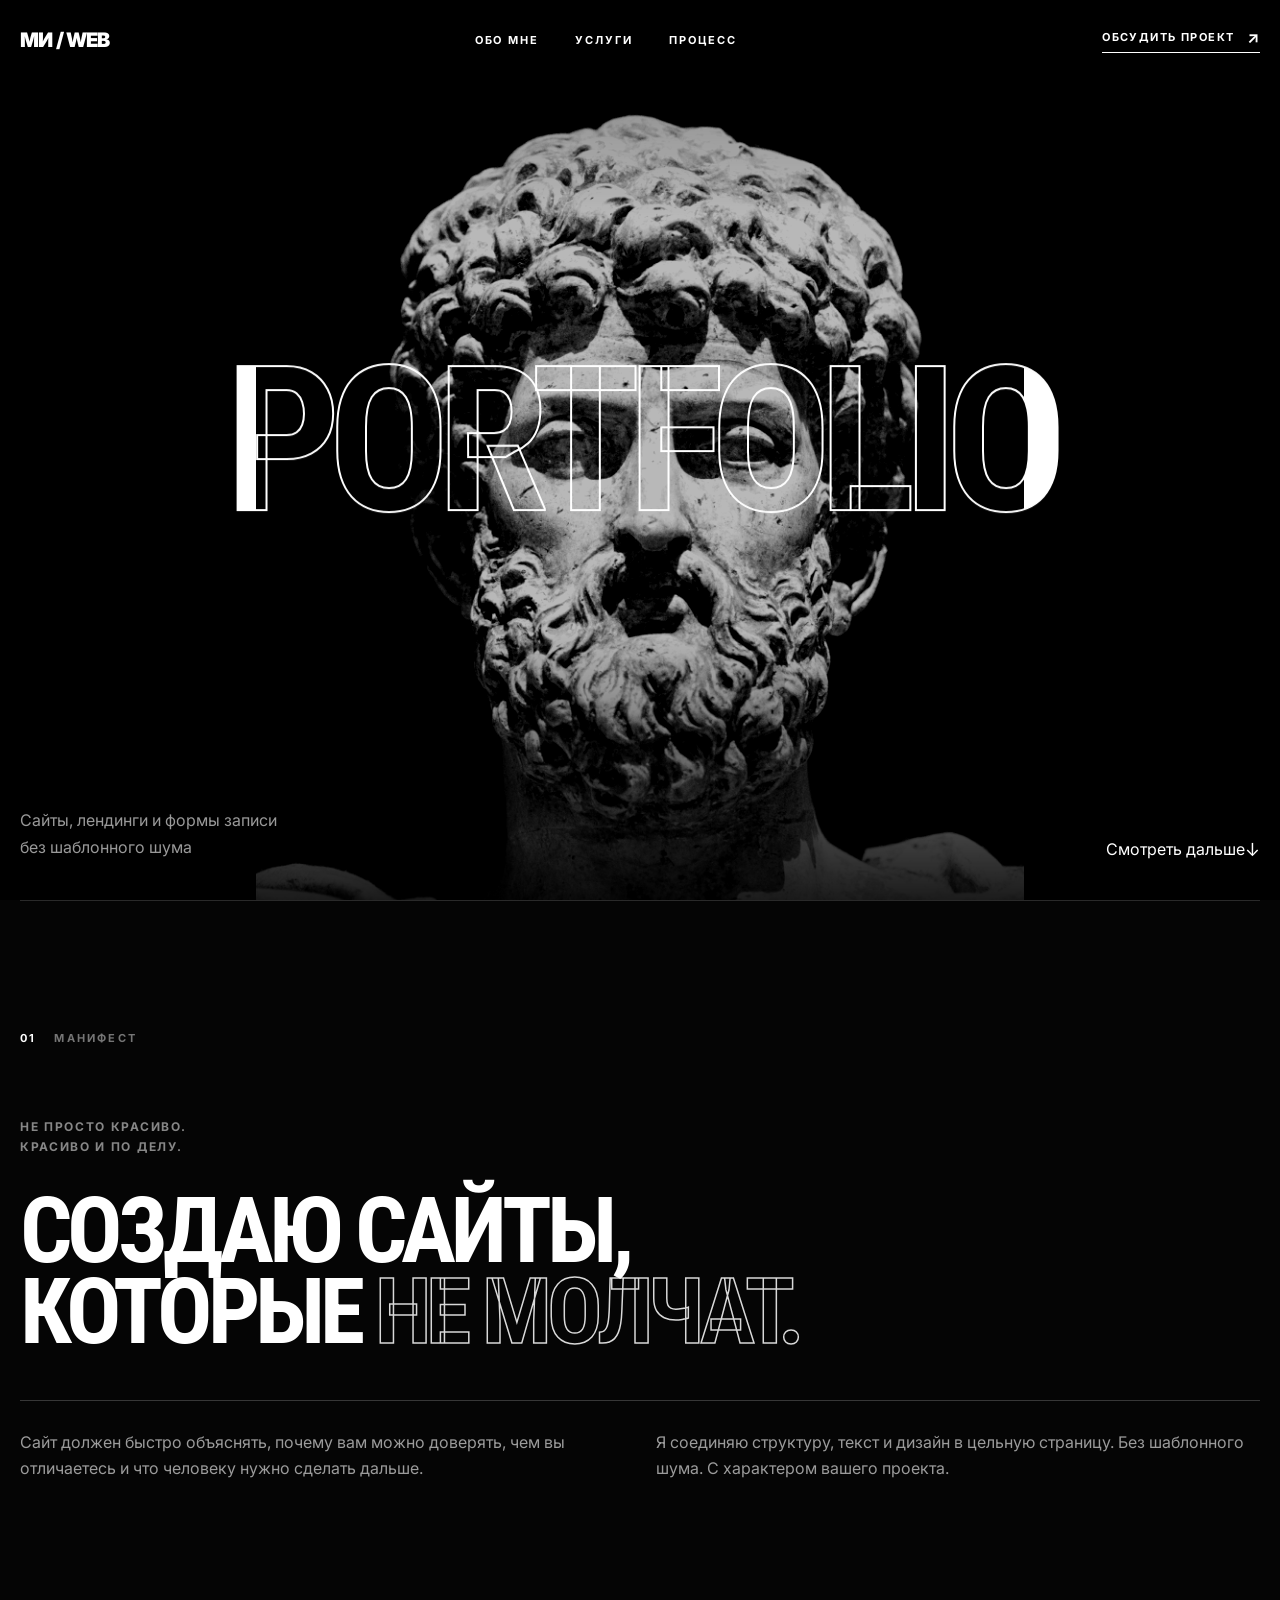
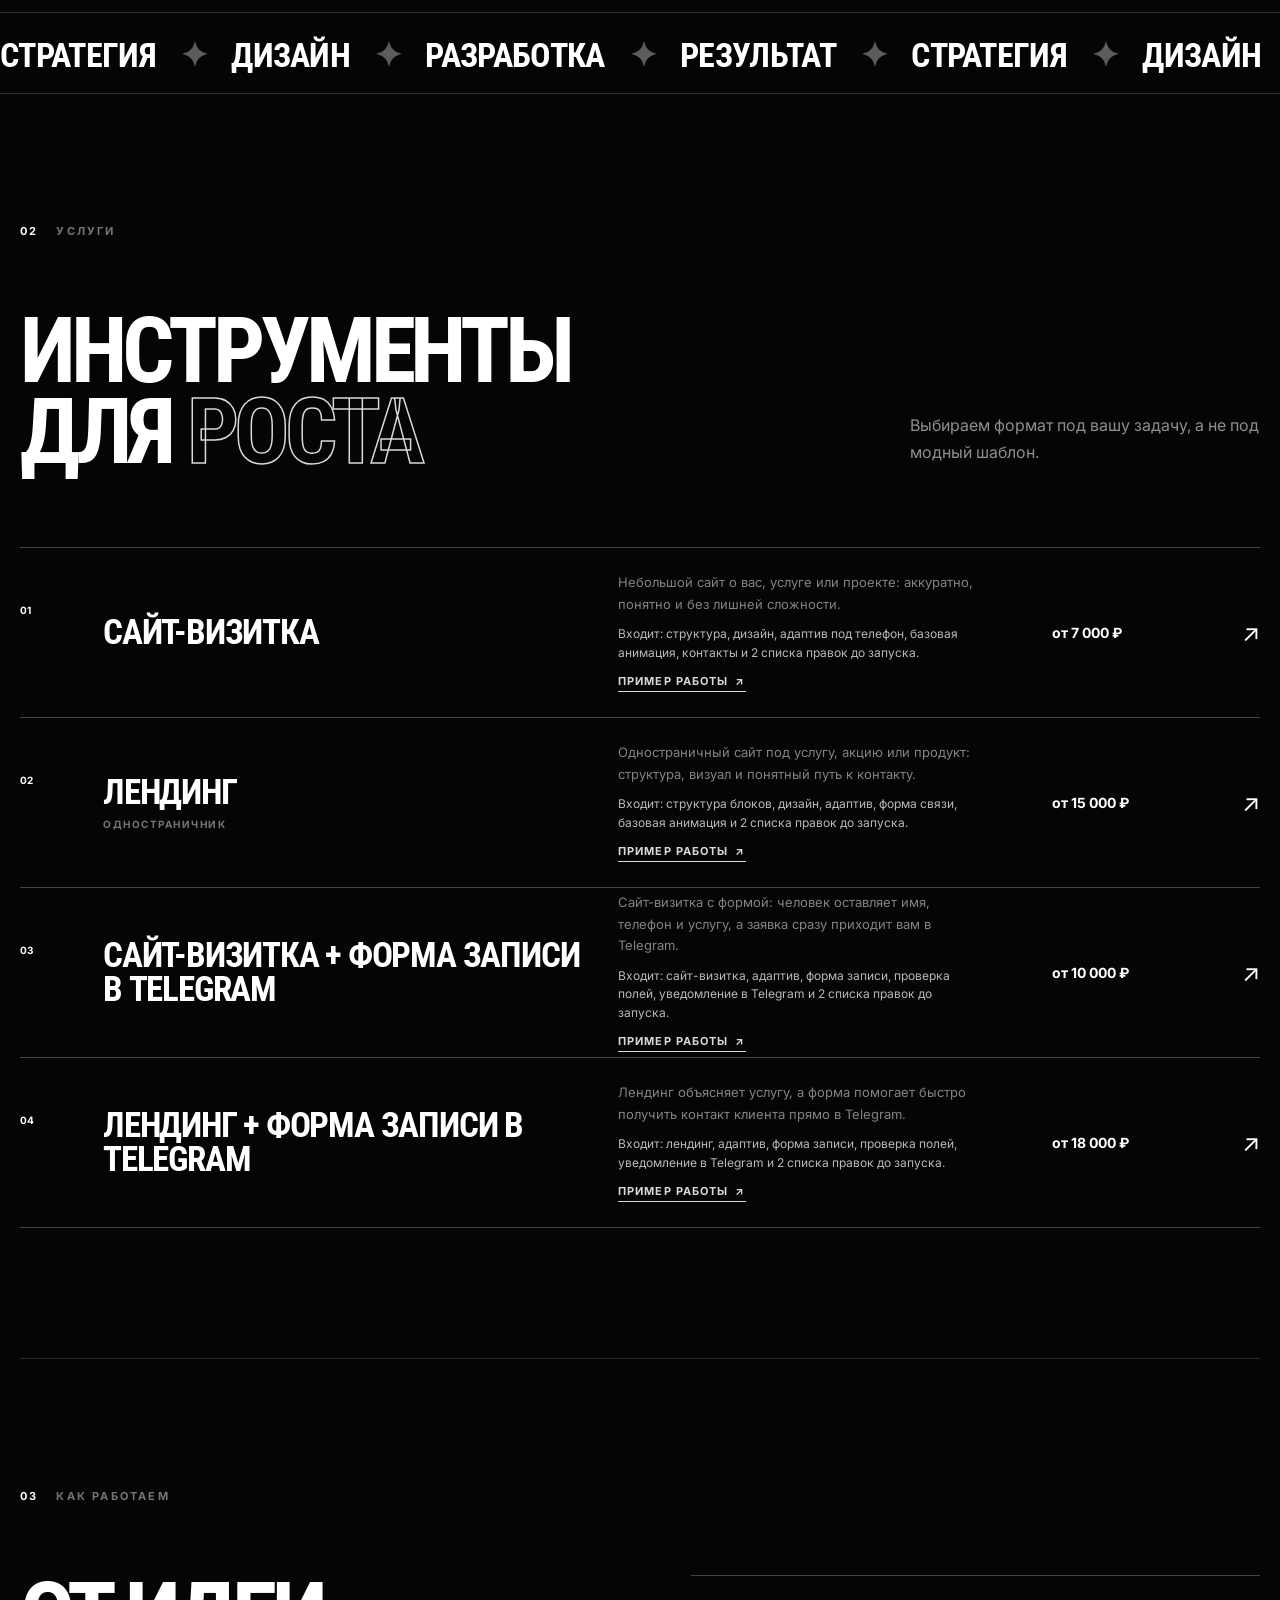
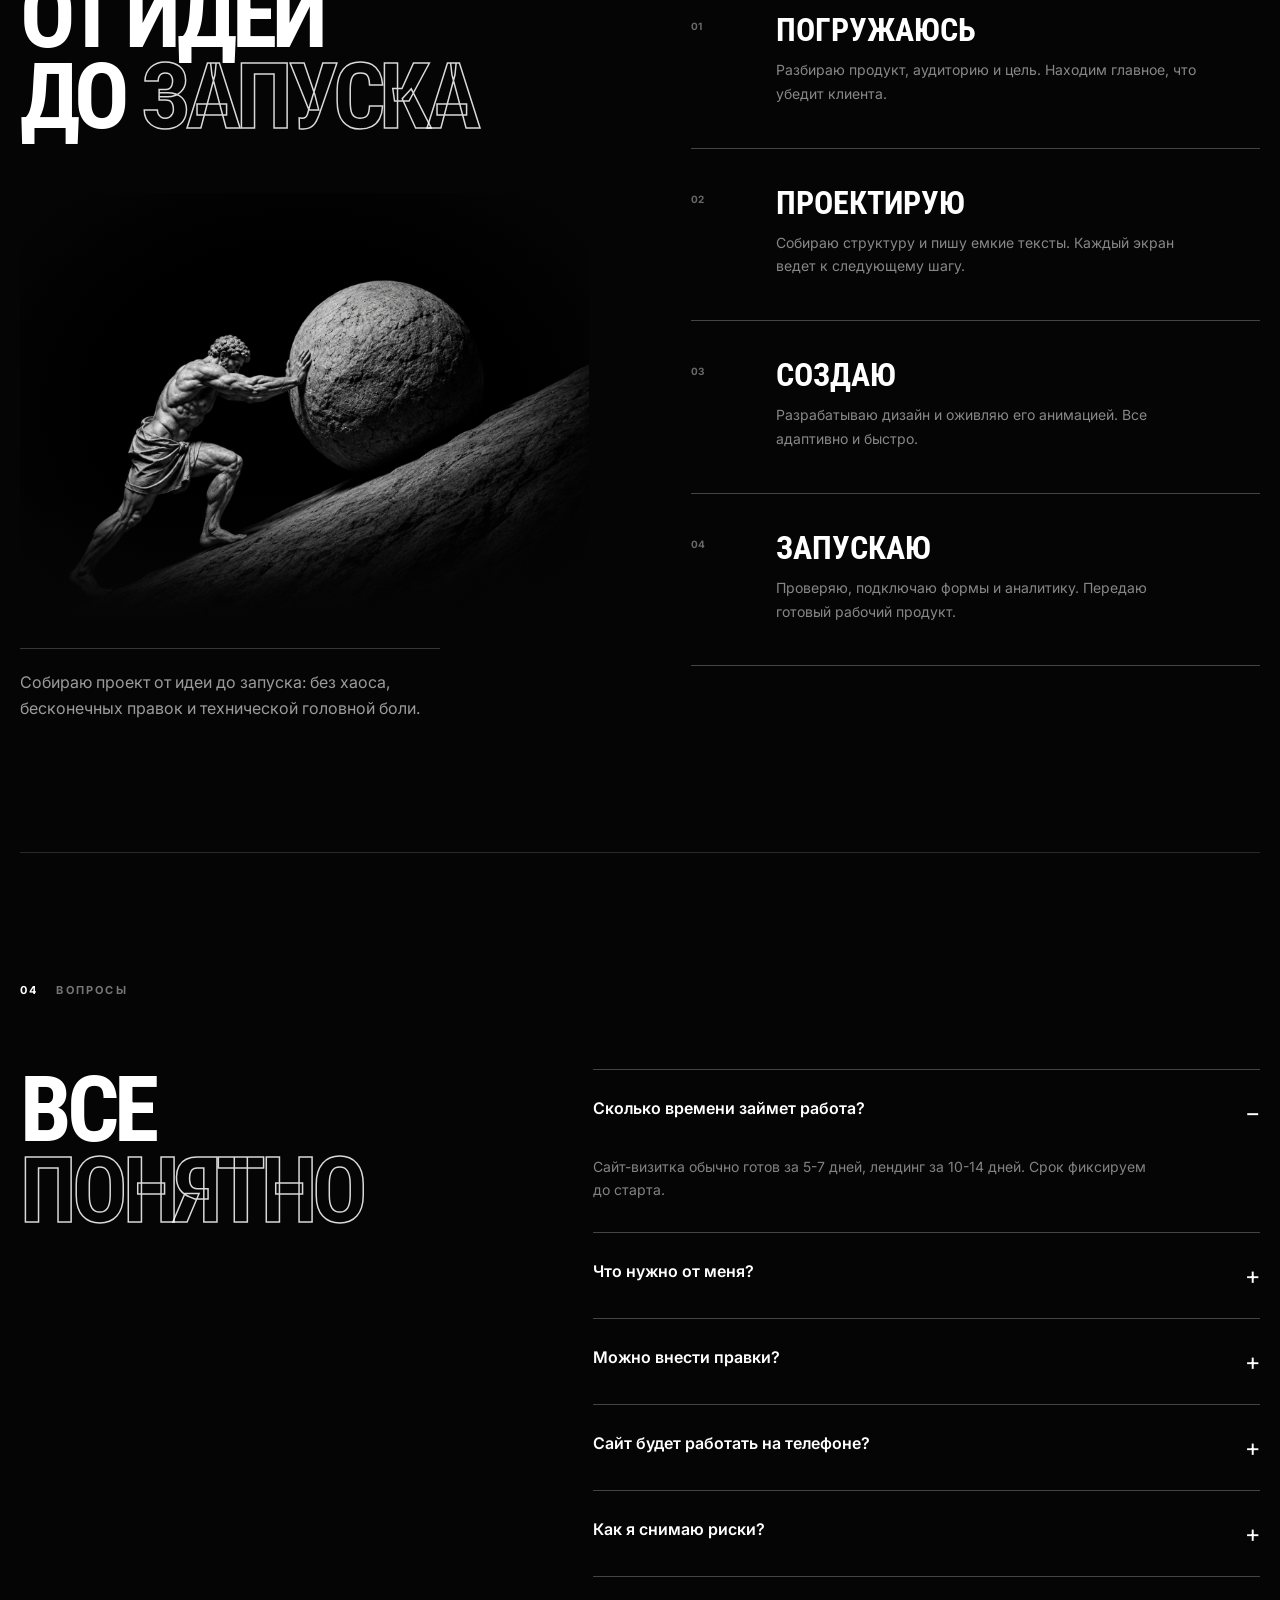
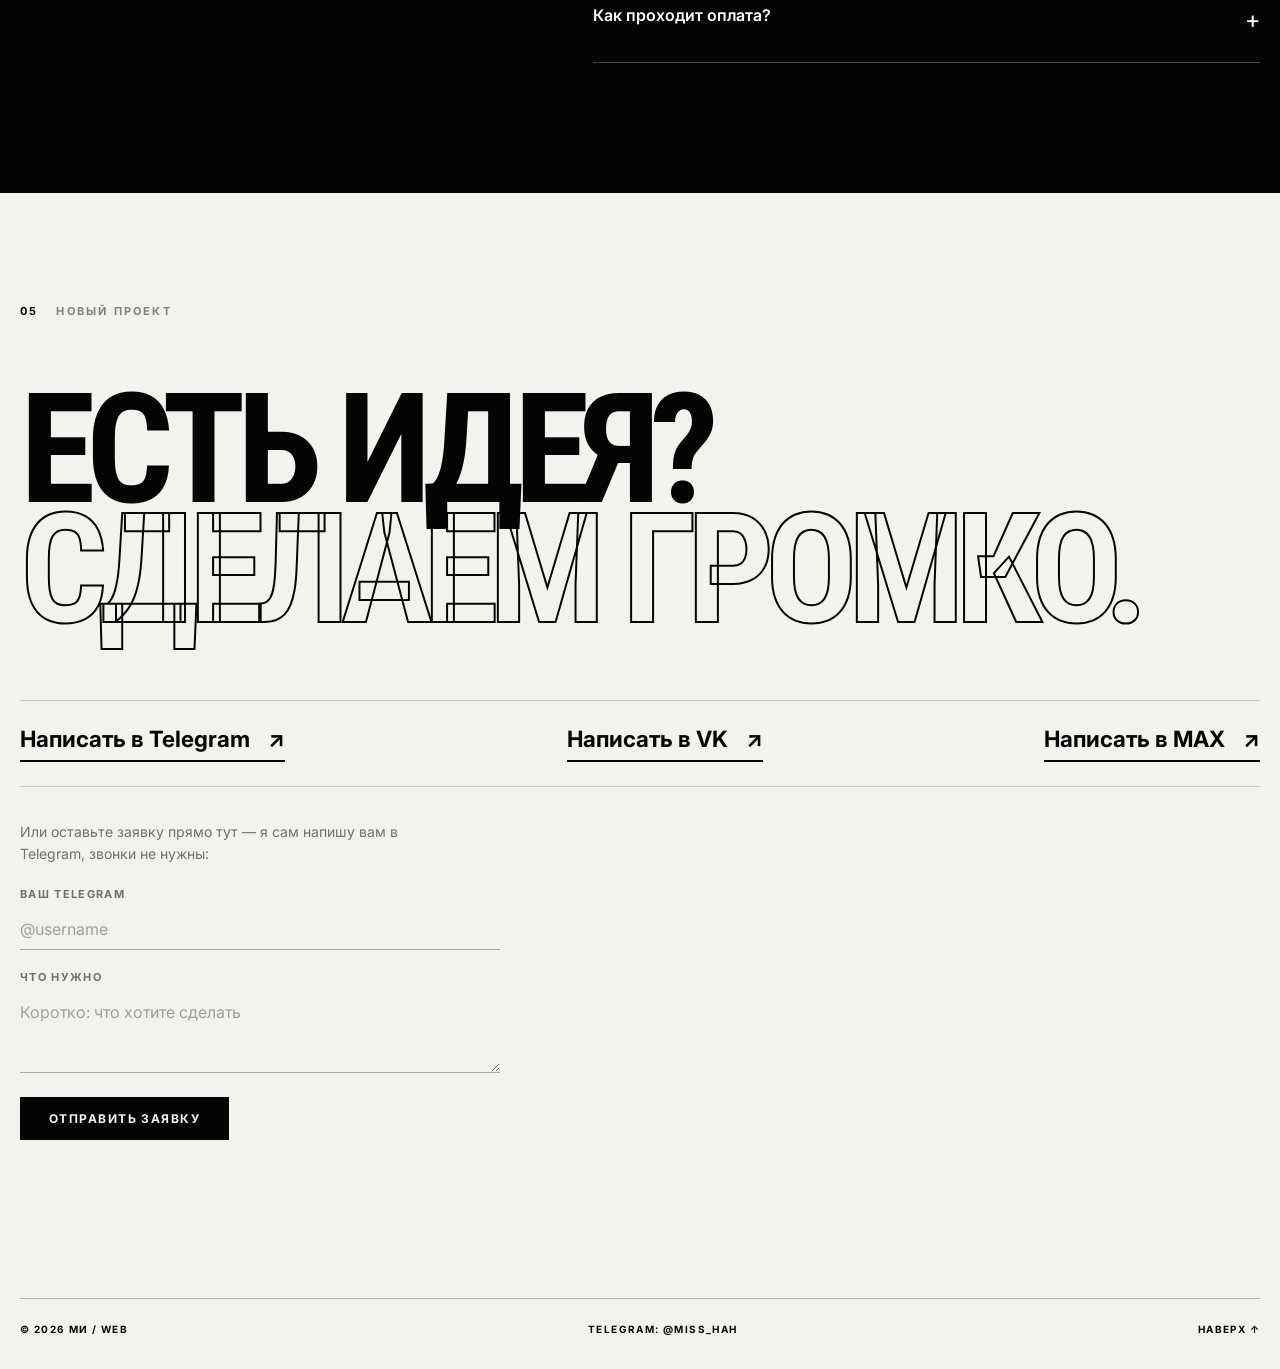
==== index.html @ 454d30b9 "Add files via upload" ====
<!doctype html>
<html lang="ru">
<head>
  <meta charset="UTF-8">
  <meta name="viewport" content="width=device-width,initial-scale=1">
  <meta name="description" content="Создаю сайты-визитки и лендинги для малого бизнеса и услуг. Продумываю структуру, дизайн, адаптив и подключаю удобную форму связи в Telegram.">
  <meta property="og:title" content="МИ / WEB — сайты и лендинги">
  <meta property="og:description" content="Сайты-визитки и лендинги без шаблонного шума: структура, дизайн, адаптив и связь через Telegram.">
  <meta property="og:image" content="assets/og-image.jpg">
  <meta property="og:type" content="website">
  <title>МИ / WEB — разработка сайтов и лендингов</title>
  <link rel="preconnect" href="https://fonts.googleapis.com">
  <link rel="preconnect" href="https://fonts.gstatic.com" crossorigin>
  <link href="https://fonts.googleapis.com/css2?family=Inter:wght@400;500;600;700;800;900&family=Roboto+Condensed:wght@700&display=swap" rel="stylesheet">
  <link rel="stylesheet" href="styles.css">
</head>
<body>
<main>
  <header class="site-header">
    <div class="page header-inner">
      <a class="brand" href="#top">МИ / WEB</a>
      <nav aria-label="Основная навигация"><a href="#manifest">Обо мне</a><a href="#services">Услуги</a><a href="#process">Процесс</a></nav>
      <a class="nav-cta" href="#contact">Обсудить проект <span aria-hidden="true">↗</span></a>
    </div>
  </header>

  <section id="top" class="hero">
    <div class="hero-word hero-word-solid" aria-hidden="true">PORTFOLIO</div>
    <div class="hero-statue" aria-hidden="true"><img src="assets/pexels-photo-22937490.avif" alt="" onerror="this.style.visibility='hidden'"></div>
    <h1 class="hero-word hero-word-outline glitch" data-text="PORTFOLIO">PORTFOLIO</h1>
    <div class="page hero-bottom">
      <p class="hero-caption">Сайты, лендинги и формы записи<br>без шаблонного шума</p>
      <a href="#manifest" class="scroll-link">Смотреть дальше <span class="scroll-arrow">↓</span></a>
    </div>
  </section>

  <section id="manifest" class="section page top-line">
    <div class="section-label"><span>01</span> Манифест</div>
    <div class="manifest-grid">
      <p class="manifest-kicker">Не просто красиво.<br>Красиво и по делу.</p>
      <div>
        <h2 class="display-title">СОЗДАЮ САЙТЫ,<br>КОТОРЫЕ <span class="outline-text">НЕ МОЛЧАТ.</span></h2>
        <div class="manifest-copy"><p>Сайт должен быстро объяснять, почему вам можно доверять, чем вы отличаетесь и что человеку нужно сделать дальше.</p><p>Я соединяю структуру, текст и дизайн в цельную страницу. Без шаблонного шума. С характером вашего проекта.</p></div>
      </div>
    </div>
  </section>

  <div class="marquee" aria-label="Стратегия, дизайн, разработка, результат">
    <div class="marquee-track">
      <div class="marquee-group"><span>СТРАТЕГИЯ</span><i>✦</i><span>ДИЗАЙН</span><i>✦</i><span>РАЗРАБОТКА</span><i>✦</i><span>РЕЗУЛЬТАТ</span><i>✦</i></div>
      <div class="marquee-group" aria-hidden="true"><span>СТРАТЕГИЯ</span><i>✦</i><span>ДИЗАЙН</span><i>✦</i><span>РАЗРАБОТКА</span><i>✦</i><span>РЕЗУЛЬТАТ</span><i>✦</i></div>
      <div class="marquee-group" aria-hidden="true"><span>СТРАТЕГИЯ</span><i>✦</i><span>ДИЗАЙН</span><i>✦</i><span>РАЗРАБОТКА</span><i>✦</i></div>
      <div class="marquee-group" aria-hidden="true"><span>СТРАТЕГИЯ</span><i>✦</i><span>ДИЗАЙН</span><i>✦</i><span>РАЗРАБОТКА</span><i>✦</i></div>
    </div>
  </div>

  <section id="services" class="section page">
    <div class="section-label"><span>02</span> Услуги</div>
    <div class="section-head"><h2 class="display-title">ИНСТРУМЕНТЫ<br>ДЛЯ <span class="outline-text">РОСТА</span></h2><p>Выбираем формат под вашу задачу, а не под модный шаблон.</p></div>
    <div class="services-list">
      <div class="service-row"><span class="service-number">01</span><div class="service-name"><h3>Сайт-визитка</h3></div><div class="service-copy"><p>Небольшой сайт о вас, услуге или проекте: аккуратно, понятно и без лишней сложности.<br><span class="service-included">Входит: структура, дизайн, адаптив под телефон, базовая анимация, контакты и 2 списка правок до запуска.</span></p><button type="button" class="example-trigger" data-example="visitka">Пример работы <span aria-hidden="true">↗</span></button></div><strong>от 7 000 ₽</strong><a class="service-arrow" href="#contact" aria-label="Обсудить проект">↗</a></div>
      <div class="service-row"><span class="service-number">02</span><div class="service-name"><h3>Лендинг</h3><small>Одностраничник</small></div><div class="service-copy"><p>Одностраничный сайт под услугу, акцию или продукт: структура, визуал и понятный путь к контакту.<br><span class="service-included">Входит: структура блоков, дизайн, адаптив, форма связи, базовая анимация и 2 списка правок до запуска.</span></p><button type="button" class="example-trigger" data-example="landing">Пример работы <span aria-hidden="true">↗</span></button></div><strong>от 15 000 ₽</strong><a class="service-arrow" href="#contact" aria-label="Обсудить проект">↗</a></div>
      <div class="service-row"><span class="service-number">03</span><div class="service-name"><h3>Сайт-визитка + форма записи в Telegram</h3></div><div class="service-copy"><p>Сайт-визитка с формой: человек оставляет имя, телефон и услугу, а заявка сразу приходит вам в Telegram.<br><span class="service-included">Входит: сайт-визитка, адаптив, форма записи, проверка полей, уведомление в Telegram и 2 списка правок до запуска.</span></p><button type="button" class="example-trigger" data-example="visitkaForm">Пример работы <span aria-hidden="true">↗</span></button></div><strong>от 10 000 ₽</strong><a class="service-arrow" href="#contact" aria-label="Обсудить проект">↗</a></div>
      <div class="service-row"><span class="service-number">04</span><div class="service-name"><h3>Лендинг + форма записи в Telegram</h3></div><div class="service-copy"><p>Лендинг объясняет услугу, а форма помогает быстро получить контакт клиента прямо в Telegram.<br><span class="service-included">Входит: лендинг, адаптив, форма записи, проверка полей, уведомление в Telegram и 2 списка правок до запуска.</span></p><button type="button" class="example-trigger" data-example="landingForm">Пример работы <span aria-hidden="true">↗</span></button></div><strong>от 18 000 ₽</strong><a class="service-arrow" href="#contact" aria-label="Обсудить проект">↗</a></div>
    </div>
  </section>

  <section id="process" class="section page top-line">
    <div class="section-label"><span>03</span> Как работаем</div>
    <div class="process-layout"><div><h2 class="display-title">ОТ ИДЕИ<br>ДО <span class="outline-text">ЗАПУСКА</span></h2>
      <div class="process-visual"><img src="assets/sisyphus-web.jpg" alt="Мраморная статуя Сизифа, толкающего камень в гору" loading="lazy"><div class="process-visual-fade"></div></div>
      <p class="process-note">Собираю проект от идеи до запуска: без хаоса, бесконечных правок и технической головной боли.</p>
    </div><ol class="process-list">
      <li><span>01</span><div><h3>Погружаюсь</h3><p>Разбираю продукт, аудиторию и цель. Находим главное, что убедит клиента.</p></div></li>
      <li><span>02</span><div><h3>Проектирую</h3><p>Собираю структуру и пишу емкие тексты. Каждый экран ведет к следующему шагу.</p></div></li>
      <li><span>03</span><div><h3>Создаю</h3><p>Разрабатываю дизайн и оживляю его анимацией. Все адаптивно и быстро.</p></div></li>
      <li><span>04</span><div><h3>Запускаю</h3><p>Проверяю, подключаю формы и аналитику. Передаю готовый рабочий продукт.</p></div></li>
    </ol></div>
  </section>

  <section class="section page top-line">
    <div class="section-label"><span>04</span> Вопросы</div>
    <div class="faq-layout"><h2 class="display-title">ВСЕ<br><span class="outline-text">ПОНЯТНО</span></h2><div class="faq-list">
      <div class="faq-item"><button aria-expanded="true"><span>Сколько времени займет работа?</span><i>−</i></button><div class="faq-answer open"><p>Сайт-визитка обычно готов за 5-7 дней, лендинг за 10-14 дней. Срок фиксируем до старта.</p></div></div>
      <div class="faq-item"><button aria-expanded="false"><span>Что нужно от меня?</span><i>+</i></button><div class="faq-answer"><p>Коротко рассказать о продукте и ответить на вопросы. Структуру, тексты и визуальное направление беру на себя.</p></div></div>
      <div class="faq-item"><button aria-expanded="false"><span>Можно внести правки?</span><i>+</i></button><div class="faq-answer"><p>В стоимость входят 2 списка правок до запуска. После запуска 14 дней бесплатно делаю мелкие изменения: текст, контакты и небольшие визуальные правки. Крупные доработки и новые блоки обсуждаются отдельно.</p></div></div>
      <div class="faq-item"><button aria-expanded="false"><span>Сайт будет работать на телефоне?</span><i>+</i></button><div class="faq-answer"><p>Да. Каждый проект адаптируется под смартфоны, планшеты и большие экраны.</p></div></div>
      <div class="faq-item"><button aria-expanded="false"><span>Как я снимаю риски?</span><i>+</i></button><div class="faq-answer"><p>До старта фиксируем задачу, стоимость и сроки. Работа идёт поэтапно: сначала структура, потом дизайн и сборка. Вы видите процесс и можете внести правки до запуска.</p></div></div>
      <div class="faq-item"><button aria-expanded="false"><span>Как проходит оплата?</span><i>+</i></button><div class="faq-answer"><p>До старта фиксируем цену и сроки. Работа начинается с предоплаты, остаток — после готового результата.</p></div></div>
    </div></div>
  </section>

  <footer id="contact" class="contact-section"><div class="page">
    <p class="section-label"><span>05</span> Новый проект</p>
    <h2>ЕСТЬ ИДЕЯ?<br><span>СДЕЛАЕМ ГРОМКО.</span></h2>
    <div class="contact-links" aria-label="Способы связи">
      <a class="contact-link" href="https://t.me/Miss_hah" target="_blank" rel="noreferrer">Написать в Telegram <span>↗</span></a>
      <a class="contact-link" href="https://vk.me/id770628498" target="_blank" rel="noreferrer">Написать в VK <span>↗</span></a>
      <a class="contact-link" href="https://max.ru/u/f9LHodD0cOI6eohZOX4cyJw6xPq0C0y_rhtazyzv-krI0AkitKg7beSCEE4" target="_blank" rel="noreferrer">Написать в MAX <span>↗</span></a>
    </div>
    <p class="contact-or">Или оставьте заявку прямо тут — я сам напишу вам в Telegram, звонки не нужны:</p>
    <form class="contact-form" id="contactForm">
      <div class="contact-field"><label for="cf-username">Ваш Telegram</label><input id="cf-username" name="username" type="text" placeholder="@username" autocomplete="off" required></div>
      <div class="contact-field"><label for="cf-need">Что нужно</label><textarea id="cf-need" name="need" rows="3" placeholder="Коротко: что хотите сделать" required></textarea></div>
      <button type="submit" class="contact-submit">Отправить заявку</button>
      <p class="contact-form-status" id="contactFormStatus" role="status" aria-live="polite"></p>
    </form>
    <div class="footer-line"><span>© 2026 МИ / WEB</span><a href="https://t.me/Miss_hah" target="_blank" rel="noreferrer">Telegram: @Miss_hah</a><a href="#top">Наверх ↑</a></div>
  </div></footer>
  <div class="example-modal-overlay" id="exampleModal" aria-hidden="true">
    <div class="example-modal" role="dialog" aria-modal="true" aria-labelledby="exampleModalTitle">
      <button type="button" class="example-modal-close" id="exampleModalClose" aria-label="Закрыть">×</button>
      <div class="example-gallery" id="exampleModalGallery"></div>
      <div class="example-info">
        <span class="example-info-tag" id="exampleModalTag"></span>
        <h3 id="exampleModalTitle"></h3>
        <div class="example-info-block"><h4>Что это</h4><p id="exampleModalWhat"></p></div>
        <div class="example-info-block"><h4>Что делает</h4><p id="exampleModalDoes"></p></div>
        <div class="example-info-block"><h4>Чем полезно</h4><p id="exampleModalUseful"></p></div>
        <a class="example-demo-link" id="exampleModalLink" href="#" target="_blank" rel="noreferrer">Открыть демо <span>↗</span></a>
      </div>
    </div>
  </div>
</main>
<script src="script.js"></script>
</body>
</html>
---- styles.css ----
:root { color-scheme: dark; font-family: "Inter", sans-serif; background: #050505; }
* { box-sizing: border-box; }
html { scroll-behavior: smooth; }
body { margin: 0; background: #050505; }
::selection { color: #050505; background: #fff; }
a { color: inherit; text-decoration: none; }
button { font: inherit; }
.page { width: min(100% - 40px, 1440px); margin-inline: auto; }
.font-display, .hero-word, .display-title, .contact-section h2 { font-family: "Roboto Condensed", Impact, "Arial Narrow", sans-serif; }
.nav-cta { display: flex; align-items: center; gap: 12px; border-bottom: 1px solid white; padding-bottom: 5px; font-size: 11px; font-weight: 700; text-transform: uppercase; letter-spacing: .13em; }
.nav-cta span { font-size: 16px; transition: transform .25s ease; }
.nav-cta:hover span { transform: translate(4px, -4px); }

.hero { isolation: isolate; }
.hero::after { content: ""; position: absolute; inset: 0; z-index: 35; pointer-events: none; background: linear-gradient(180deg, rgba(0,0,0,.38), transparent 24%, transparent 70%, rgba(0,0,0,.85)); }
.hero-statue { position: absolute; z-index: 20; inset: 0; display: flex; justify-content: center; overflow: hidden; animation: statueIn 1.6s cubic-bezier(.16,1,.3,1) both; }
.hero-statue img { width: min(60vw, 850px); height: 100%; object-fit: cover; object-position: center 26%; filter: grayscale(1) contrast(1.23) brightness(.72); mix-blend-mode: screen; }
.hero-word { position: absolute; z-index: 10; top: 49%; left: 50%; width: 100%; transform: translate(-50%, -50%); margin: 0; text-align: center; white-space: nowrap; font-size: clamp(5.2rem, 15.8vw, 15.7rem); font-weight: 700; line-height: .8; letter-spacing: -.065em; }
.hero-word-solid { color: white; animation: wordIn 1.15s cubic-bezier(.16,1,.3,1) .15s both; }
.hero-word-outline { z-index: 30; color: transparent; -webkit-text-stroke: 2px white; animation: wordIn 1.15s cubic-bezier(.16,1,.3,1) .15s both, microGlitch 4.8s steps(1,end) 1.25s infinite; }
.glitch::before, .glitch::after { content: attr(data-text); position: absolute; inset: 0; opacity: 0; overflow: hidden; }
.glitch::before { color: #fff; -webkit-text-stroke: 0; transform: translateX(-8px); animation: glitchSlice 4.8s steps(1,end) 1.25s infinite; }
.glitch::after { color: #888; -webkit-text-stroke: 1px #fff; transform: translateX(10px); animation: glitchSlice2 4.8s steps(1,end) 1.25s infinite; }
.hero-caption { margin: 0; color: rgba(255,255,255,.6); font-size: 16px; line-height: 1.65; animation: fadeUp .9s ease 1s both; }
.scroll-link { animation: fadeUp .9s ease 1.15s both; }
.scroll-arrow { display: inline-block; font-size: 18px; animation: scrollBounce 1.6s ease-in-out infinite; }

.section { padding-block: 130px; }
.section-label { display: flex; align-items: center; gap: 18px; margin-bottom: 72px; color: rgba(255,255,255,.45); font-size: 11px; font-weight: 700; text-transform: uppercase; letter-spacing: .2em; }
.section-label span { color: white; }
.manifest-grid { display: block; }
.manifest-kicker { margin: 8px 0 32px; color: rgba(255,255,255,.52); font-size: 12px; font-weight: 700; line-height: 1.7; text-transform: uppercase; letter-spacing: .14em; }
.display-title { margin: 0; font-size: clamp(3.75rem, 7.2vw, 7.4rem); font-weight: 700; line-height: .88; letter-spacing: -.055em; }
.outline-text { color: transparent; -webkit-text-stroke: 1.5px rgba(255,255,255,.85); }
.marquee { overflow: hidden; border-block: 1px solid rgba(255,255,255,.18); padding: 25px 0 21px; }
.marquee div { width: max-content; font: 700 34px/1 "Roboto Condensed", sans-serif; letter-spacing: -.02em; white-space: nowrap; animation: marquee 22s linear infinite; }
.marquee i { margin: 0 24px; color: rgba(255,255,255,.35); font-style: normal; }

.section-head { display: flex; align-items: end; justify-content: space-between; gap: 40px; margin-bottom: 75px; }
.section-head > p { max-width: 350px; margin: 0; padding-bottom: 6px; color: rgba(255,255,255,.55); line-height: 1.7; }
.services-list { border-top: 1px solid rgba(255,255,255,.25); }
.service-row { position: relative; display: grid; grid-template-columns: 55px 1.2fr 1fr 150px 30px; align-items: center; gap: 28px; min-height: 170px; border-bottom: 1px solid rgba(255,255,255,.25); transition: padding .35s ease, color .35s ease; }
.service-row::before { content: ""; position: absolute; inset: 0; z-index: 0; background: #fff; transform: scaleY(0); transform-origin: bottom; transition: transform .35s cubic-bezier(.16,1,.3,1); }
.service-row > * { position: relative; z-index: 1; }
.service-row:hover { color: #050505; padding-inline: 22px; }
.service-row:hover::before { transform: scaleY(1); }
.service-number { align-self: start; margin-top: 56px; font-size: 10px; font-weight: 700; }
.service-name h3 { margin: 0; font: 700 clamp(1.65rem,2.7vw,3.2rem)/1 "Roboto Condensed", sans-serif; letter-spacing: -.035em; text-transform: uppercase; overflow-wrap: anywhere; }
.service-name small { display: block; margin-top: 8px; color: rgba(255,255,255,.45); font-size: 10px; font-weight: 700; text-transform: uppercase; letter-spacing: .15em; }
.service-row:hover small, .service-row:hover p { color: rgba(5,5,5,.58); }
.service-row:hover .service-included { color: rgba(5,5,5,.78); }
.service-copy { max-width: 360px; }
.service-copy p { margin: 0; color: rgba(255,255,255,.5); font-size: 13px; line-height: 1.65; transition: color .35s ease; }
.service-included { display: block; margin-top: 10px; color: rgba(255,255,255,.72); font-size: 12px; line-height: 1.55; }
.service-row:hover .service-copy p { color: rgba(5,5,5,.58); }
.example-trigger { display: inline-flex; align-items: center; gap: 7px; margin-top: 12px; border: 0; border-bottom: 1px solid currentColor; background: none; padding: 0 0 3px; color: rgba(255,255,255,.85); font-size: 11px; font-weight: 700; text-transform: uppercase; letter-spacing: .1em; cursor: pointer; transition: color .3s ease; }
.example-trigger span { transition: transform .25s ease; }
.example-trigger:hover span { transform: translate(3px, -3px); }
.service-row:hover .example-trigger { color: rgba(5,5,5,.75); }
.service-row strong { font-size: 14px; white-space: nowrap; }
.service-arrow { display: inline-block; text-align: right; font-size: 24px; transition: transform .35s ease; }
.service-row:hover .service-arrow { transform: translate(5px, -5px); }

.process-layout { display: grid; grid-template-columns: 1fr 1fr; gap: 8vw; }
.process-visual { position: relative; margin-top: 56px; aspect-ratio: 4 / 3; max-width: 620px; overflow: hidden; background: #050505; animation: statueIn 1.4s cubic-bezier(.16,1,.3,1) .1s both; }
.process-visual img { position: absolute; inset: 0; width: 100%; height: 100%; object-fit: contain; object-position: center center; filter: none; }
.process-visual-fade { position: absolute; inset: 0; pointer-events: none; background: radial-gradient(ellipse at center, transparent 55%, #050505 92%), linear-gradient(180deg, transparent 70%, #050505 100%); }
.process-note { max-width: 420px; margin: 28px 0 0; border-top: 1px solid rgba(255,255,255,.2); padding-top: 20px; color: rgba(255,255,255,.6); font-size: 16px; font-weight: 400; line-height: 1.65; }
.process-list { margin: 0; padding: 0; list-style: none; border-top: 1px solid rgba(255,255,255,.25); }
.process-list li { display: grid; grid-template-columns: 55px 1fr; gap: 30px; border-bottom: 1px solid rgba(255,255,255,.25); padding: 38px 0 42px; }
.process-list li > span { padding-top: 6px; color: rgba(255,255,255,.4); font-size: 10px; font-weight: 700; }
.process-list h3 { margin: 0 0 12px; font: 700 32px/1 "Roboto Condensed", sans-serif; text-transform: uppercase; }
.process-list p { max-width: 420px; margin: 0; color: rgba(255,255,255,.52); font-size: 14px; line-height: 1.7; }
.faq-layout { display: grid; grid-template-columns: .8fr 1.2fr; gap: 10vw; }
.faq-list { border-top: 1px solid rgba(255,255,255,.25); }
.faq-item { border-bottom: 1px solid rgba(255,255,255,.25); }
.faq-item button { display: flex; width: 100%; justify-content: space-between; border: 0; padding: 28px 0; color: white; background: none; cursor: pointer; text-align: left; font-size: 16px; font-weight: 600; }
.faq-item button i { font-size: 24px; font-style: normal; font-weight: 400; }
.faq-answer { display: grid; grid-template-rows: 0fr; transition: grid-template-rows .35s ease; }
.faq-answer.open { grid-template-rows: 1fr; }
.faq-answer p { overflow: hidden; max-width: 560px; margin: 0; color: rgba(255,255,255,.5); font-size: 14px; line-height: 1.7; }
.faq-answer.open p { padding-bottom: 30px; }

.contact-section { padding: 100px 0 34px; background: #f2f2ee; color: #050505; }
.contact-section .section-label { color: rgba(5,5,5,.48); }
.contact-section .section-label span { color: #050505; }
.contact-section h2 { margin: 0; font-size: clamp(4.4rem, 12vw, 12rem); font-weight: 700; line-height: .78; letter-spacing: -.065em; }
.contact-section h2 span { color: transparent; -webkit-text-stroke: 2px #050505; }
.contact-links { display: flex; align-items: center; justify-content: space-between; gap: 24px; margin-top: 70px; border-top: 1px solid rgba(5,5,5,.18); border-bottom: 1px solid rgba(5,5,5,.18); padding: 24px 0; }
.contact-link { display: inline-flex; align-items: center; gap: 18px; border-bottom: 2px solid #050505; padding-bottom: 8px; color: #050505; font-size: clamp(1rem, 1.75vw, 1.65rem); font-weight: 700; white-space: nowrap; }
.contact-link span { transition: transform .25s ease; }
.contact-link:hover span { transform: translate(6px, -6px); }
.footer-line { display: flex; justify-content: space-between; margin-top: 120px; border-top: 1px solid rgba(5,5,5,.25); padding-top: 24px; font-size: 10px; font-weight: 700; text-transform: uppercase; letter-spacing: .14em; }

.contact-or { max-width: 420px; margin: 34px 0 0; color: rgba(5,5,5,.55); font-size: 14px; line-height: 1.6; }
.contact-form { display: flex; max-width: 480px; flex-direction: column; gap: 20px; margin-top: 22px; }
.contact-field { display: flex; flex-direction: column; gap: 8px; }
.contact-field label { color: rgba(5,5,5,.55); font-size: 11px; font-weight: 700; text-transform: uppercase; letter-spacing: .12em; }
.contact-field input, .contact-field textarea { border: 0; border-bottom: 1.5px solid rgba(5,5,5,.32); background: transparent; padding: 10px 0; color: #050505; font: inherit; font-size: 16px; resize: vertical; }
.contact-field input::placeholder, .contact-field textarea::placeholder { color: rgba(5,5,5,.35); }
.contact-field input:focus, .contact-field textarea:focus { border-color: #050505; outline: none; }
.contact-submit { align-self: flex-start; margin-top: 4px; border: 1.5px solid #050505; background: #050505; padding: 13px 28px; color: #f2f2ee; font-size: 12px; font-weight: 700; text-transform: uppercase; letter-spacing: .12em; cursor: pointer; transition: background .25s ease, color .25s ease; }
.contact-submit:hover { background: transparent; color: #050505; }
.contact-submit:disabled { opacity: .55; cursor: default; }
.contact-form-status { margin: 0; min-height: 18px; color: rgba(5,5,5,.65); font-size: 13px; }

.example-modal-overlay { position: fixed; inset: 0; z-index: 100; display: flex; align-items: center; justify-content: center; padding: 24px; background: rgba(3,3,3,.75); backdrop-filter: blur(10px); opacity: 0; visibility: hidden; transition: opacity .3s ease, visibility .3s ease; }
.example-modal-overlay.open { opacity: 1; visibility: visible; }
.example-modal { position: relative; width: min(920px, 100%); max-height: 86vh; overflow-y: auto; background: #0b0b0b; border: 1px solid rgba(255,255,255,.14); padding: 44px; display: grid; grid-template-columns: 1.05fr .95fr; gap: 40px; transform: translateY(18px) scale(.97); transition: transform .35s cubic-bezier(.16,1,.3,1); }
.example-modal-overlay.open .example-modal { transform: translateY(0) scale(1); }
.example-modal-close { position: absolute; top: 18px; right: 18px; width: 36px; height: 36px; border: 1px solid rgba(255,255,255,.25); background: none; color: #fff; font-size: 20px; line-height: 1; cursor: pointer; transition: background .25s ease, color .25s ease, transform .25s ease; }
.example-modal-close:hover { background: #fff; color: #050505; transform: rotate(90deg); }
.example-gallery { display: flex; flex-direction: column; gap: 14px; }
.example-shot { display: flex; flex-direction: column; align-items: center; justify-content: center; aspect-ratio: 16 / 10; border: 1px dashed rgba(255,255,255,.28); background: linear-gradient(135deg, rgba(255,255,255,.045), rgba(255,255,255,.012)); padding: 16px; color: rgba(255,255,255,.62); text-align: center; text-transform: uppercase; letter-spacing: .1em; }
.example-shot span { color: rgba(255,255,255,.78); font-size: 11px; font-weight: 800; }
.example-shot small { display: block; margin-top: 8px; color: rgba(255,255,255,.32); font-size: 9px; font-weight: 700; letter-spacing: .12em; }
.example-shot-large { aspect-ratio: 16 / 9; border-style: solid; background: radial-gradient(circle at 50% 40%, rgba(255,255,255,.08), rgba(255,255,255,.018) 55%, rgba(255,255,255,.008)); }
.example-info { display: flex; flex-direction: column; gap: 18px; }
.example-info-tag { color: rgba(255,255,255,.45); font-size: 11px; font-weight: 700; text-transform: uppercase; letter-spacing: .16em; }
.example-info h3 { margin: 0; font: 700 clamp(1.5rem, 3vw, 2.3rem)/1.1 "Roboto Condensed", sans-serif; letter-spacing: -.02em; text-transform: uppercase; }
.example-info-block h4 { margin: 0 0 6px; color: rgba(255,255,255,.5); font-size: 11px; font-weight: 700; text-transform: uppercase; letter-spacing: .14em; }
.example-info-block p { margin: 0; color: rgba(255,255,255,.68); font-size: 14px; line-height: 1.6; }
.example-demo-link { display: inline-flex; width: fit-content; align-items: center; gap: 10px; margin-top: 4px; border-bottom: 1px solid currentColor; padding-bottom: 5px; color: #fff; font-size: 12px; font-weight: 800; text-transform: uppercase; letter-spacing: .12em; }
.example-demo-link span { transition: transform .25s ease; }
.example-demo-link:hover span { transform: translate(4px, -4px); }

@keyframes wordIn { from { opacity: 0; clip-path: inset(0 100% 0 0); transform: translate(-50%, -43%) skewX(-5deg); } to { opacity: 1; clip-path: inset(0); transform: translate(-50%, -50%); } }
@keyframes statueIn { from { opacity: 0; transform: scale(1.12); filter: blur(8px); } to { opacity: 1; transform: scale(1); filter: blur(0); } }
@keyframes fadeUp { from { opacity: 0; transform: translateY(20px); } to { opacity: 1; transform: translateY(0); } }
@keyframes microGlitch { 0%,7%,12%,100% { transform: translate(-50%,-50%); } 8% { transform: translate(calc(-50% + 7px),calc(-50% - 2px)); } 10% { transform: translate(calc(-50% - 5px),calc(-50% + 1px)); } }
@keyframes glitchSlice { 0%,6%,11%,100% { opacity:0; clip-path:inset(0); } 7% { opacity:.9; clip-path:inset(38% 0 42%); } 9% { opacity:.7; clip-path:inset(72% 0 13%); } 10% { opacity:0; } }
@keyframes glitchSlice2 { 0%,7%,13%,100% { opacity:0; clip-path:inset(0); } 8% { opacity:.8; clip-path:inset(15% 0 73%); } 10% { opacity:.55; clip-path:inset(58% 0 28%); } 12% { opacity:0; } }
@keyframes scrollBounce { 0%,100% { transform: translateY(-3px); } 50% { transform: translateY(5px); } }
@keyframes marquee { to { transform: translateX(-25%); } }

@media (max-width: 900px) {
  .hero-statue img { width: 80vw; }
  .manifest-grid { grid-template-columns: 1fr; }
  .manifest-kicker { margin-bottom: 28px; }
  .section-head { align-items: start; flex-direction: column; }
  .service-row { grid-template-columns: 35px 1fr auto; gap: 16px; padding-block: 30px; }
  .service-number { margin-top: 8px; }
  .service-copy { grid-column: 2 / 4; max-width: none; }
  .service-row strong { grid-column: 2; }
  .service-arrow { grid-column: 3; }
  .process-layout, .faq-layout { grid-template-columns: 1fr; }
  .process-layout { gap: 65px; }
  .faq-layout { gap: 55px; }
  .process-visual { max-width: 100%; margin-top: 36px; aspect-ratio: 5 / 4; }
}
@media (max-width: 640px) {
  .page { width: min(100% - 28px, 1440px); }
  .nav-cta { font-size: 9px; }
  .hero { min-height: 650px; }
  .hero-word { top: 48%; font-size: 21.5vw; }
  .hero-word-outline { -webkit-text-stroke-width: 1px; }
  .hero-statue img { width: 100vw; object-position: center 35%; }
  .hero-caption { max-width: 320px; font-size: 14px; }
  .process-visual { aspect-ratio: 4 / 5; margin-top: 28px; }
  .section { padding-block: 92px; }
  .section-label { margin-bottom: 52px; }
  .display-title { font-size: clamp(3.15rem, 15vw, 5rem); }
  .manifest-grid > div > div { grid-template-columns: 1fr; }
  .marquee div { font-size: 25px; }
  .service-name h3 { font-size: 1.55rem; }
  .service-copy p { font-size: 12px; }
  .footer-line { align-items: flex-start; flex-direction: column; gap: 15px; margin-top: 85px; }
  .contact-form, .contact-or { max-width: 100%; }
  .example-modal { grid-template-columns: 1fr; padding: 30px 20px; max-height: 88vh; gap: 22px; }
  .example-modal-close { top: 14px; right: 14px; }
  .example-gallery { flex-direction: row; overflow-x: auto; scroll-snap-type: x mandatory; padding-bottom: 4px; margin: 0 -4px; }
  .example-shot { flex: 0 0 78%; aspect-ratio: 4 / 3; scroll-snap-align: center; }
}
@media (prefers-reduced-motion: reduce) {
  html { scroll-behavior: auto; }
  *, *::before, *::after { animation-duration: .01ms !important; animation-iteration-count: 1 !important; transition-duration: .01ms !important; }
}
/* Static HTML replacements for the original Tailwind utility classes */
html,body{max-width:100%;overflow-x:hidden}body{color:#fff}main{overflow:hidden}.hero{height:100svh;min-height:760px;background:#000}.site-header{position:fixed;inset:0 0 auto;z-index:50;mix-blend-mode:difference}.header-inner{height:80px;display:flex;align-items:center;justify-content:space-between}.brand{font-size:20px;font-weight:900;letter-spacing:-.04em}.site-header nav{display:flex;align-items:center;gap:36px;font-size:11px;font-weight:700;text-transform:uppercase;letter-spacing:.18em}.hero-bottom{position:relative;z-index:40;height:100%;display:flex;align-items:flex-end;justify-content:space-between;padding-bottom:40px}.hero-caption{margin:0}.scroll-link{display:flex}.top-line{border-top:1px solid rgba(255,255,255,.15)}.manifest-copy{display:grid;grid-template-columns:1fr 1fr;gap:32px;margin-top:48px;border-top:1px solid rgba(255,255,255,.2);padding-top:28px;color:rgba(255,255,255,.6);font-size:16px;line-height:1.65}.manifest-copy p{margin:0}
/* Four identical groups keep the ticker continuous on wide screens. */
.marquee .marquee-track{display:flex;width:max-content;will-change:transform;animation:marquee 22s linear infinite}.marquee .marquee-group{display:flex;align-items:center;flex:none;width:auto;font:700 34px/1 "Roboto Condensed",sans-serif;letter-spacing:-.02em;white-space:nowrap;animation:none}.marquee .marquee-group i{margin:0 24px}
@media(max-width:640px){.site-header nav{display:none}.hero-bottom{padding-bottom:32px}.scroll-link{display:none}.manifest-copy{grid-template-columns:1fr}.marquee .marquee-group{font-size:25px}.contact-links{align-items:flex-start;flex-direction:column;gap:18px}.contact-link{font-size:1.05rem}}

/* Mobile header: keep navigation visible between brand and CTA. */
@media(max-width:640px){
  .header-inner{height:64px;gap:8px;}
  .brand{font-size:13px;letter-spacing:-.045em;white-space:nowrap;}
  .site-header nav{display:flex;gap:9px;font-size:7px;letter-spacing:.09em;white-space:nowrap;}
  .nav-cta{font-size:7px;letter-spacing:.07em;gap:5px;padding-bottom:3px;white-space:nowrap;}
  .nav-cta span{font-size:10px;}
}
@media(max-width:360px){
  .brand{font-size:12px;}
  .site-header nav{gap:7px;font-size:6.5px;}
  .nav-cta{font-size:6.5px;}
}
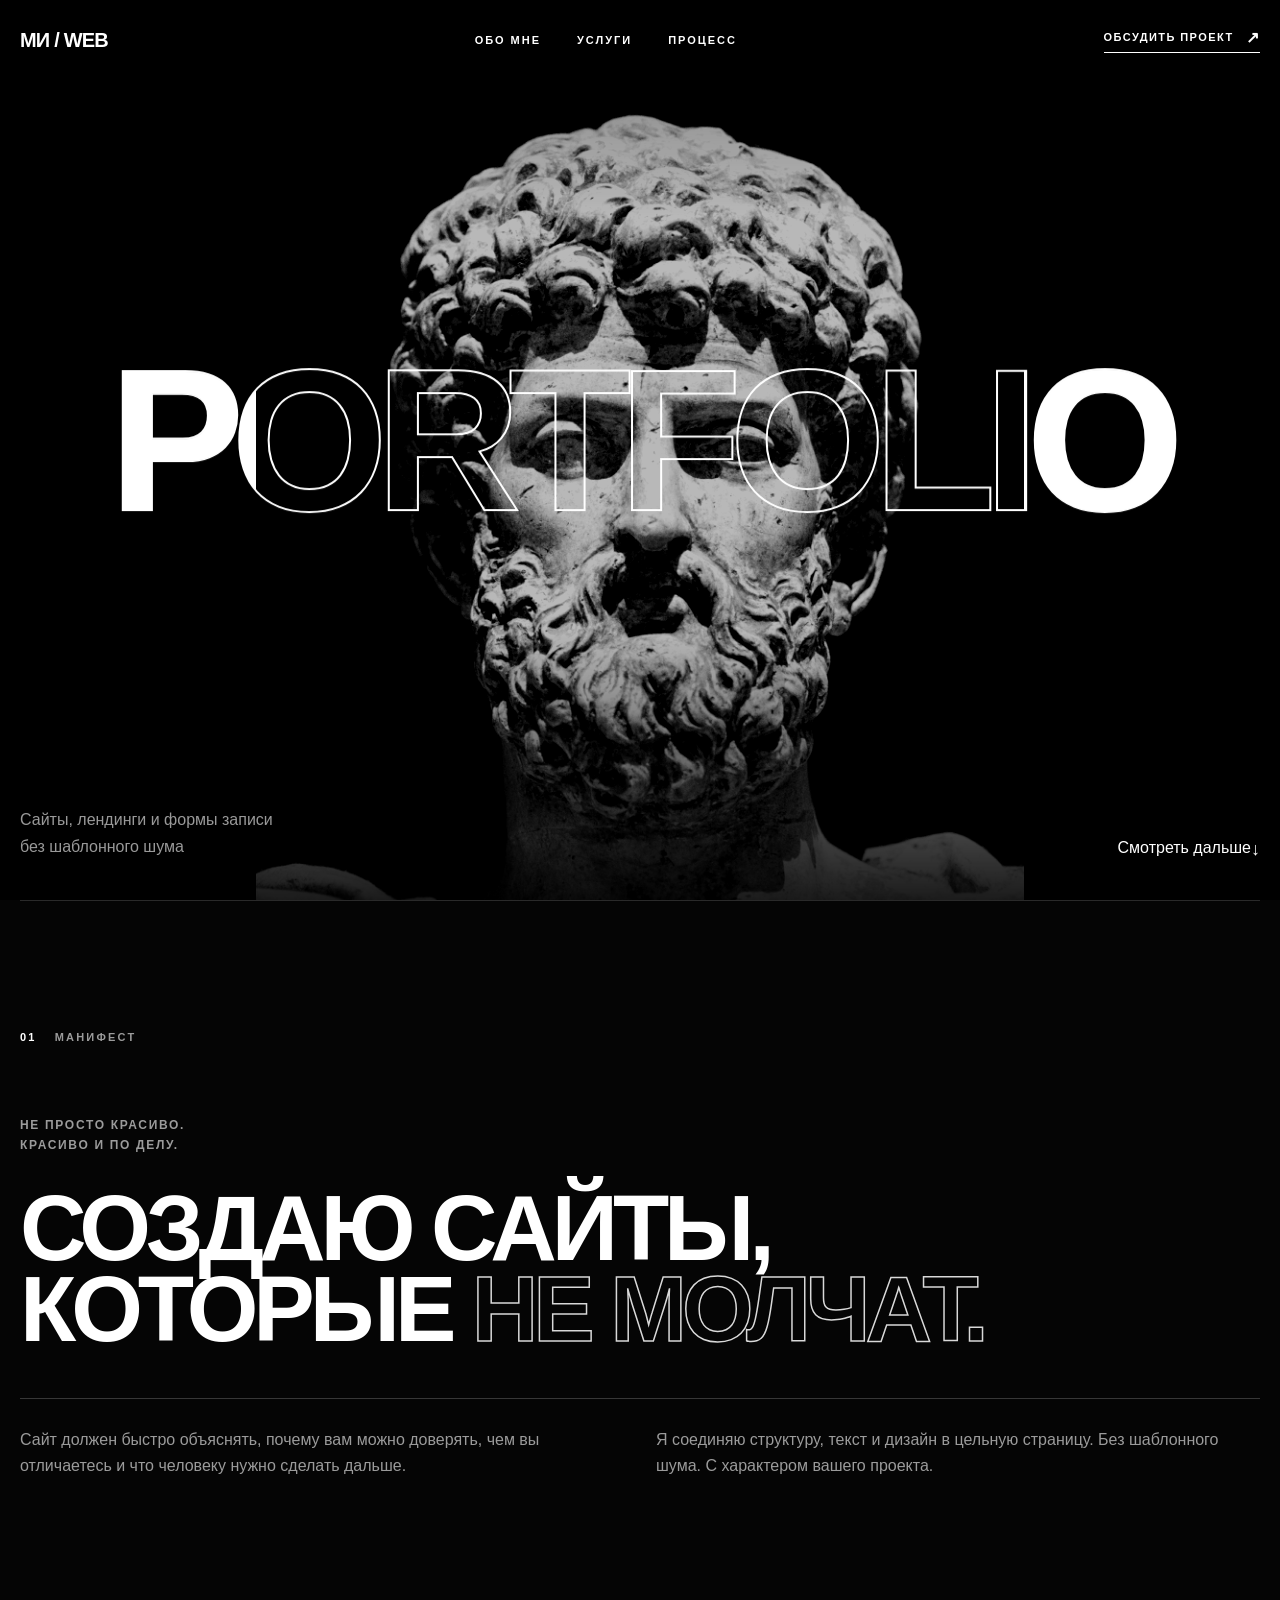
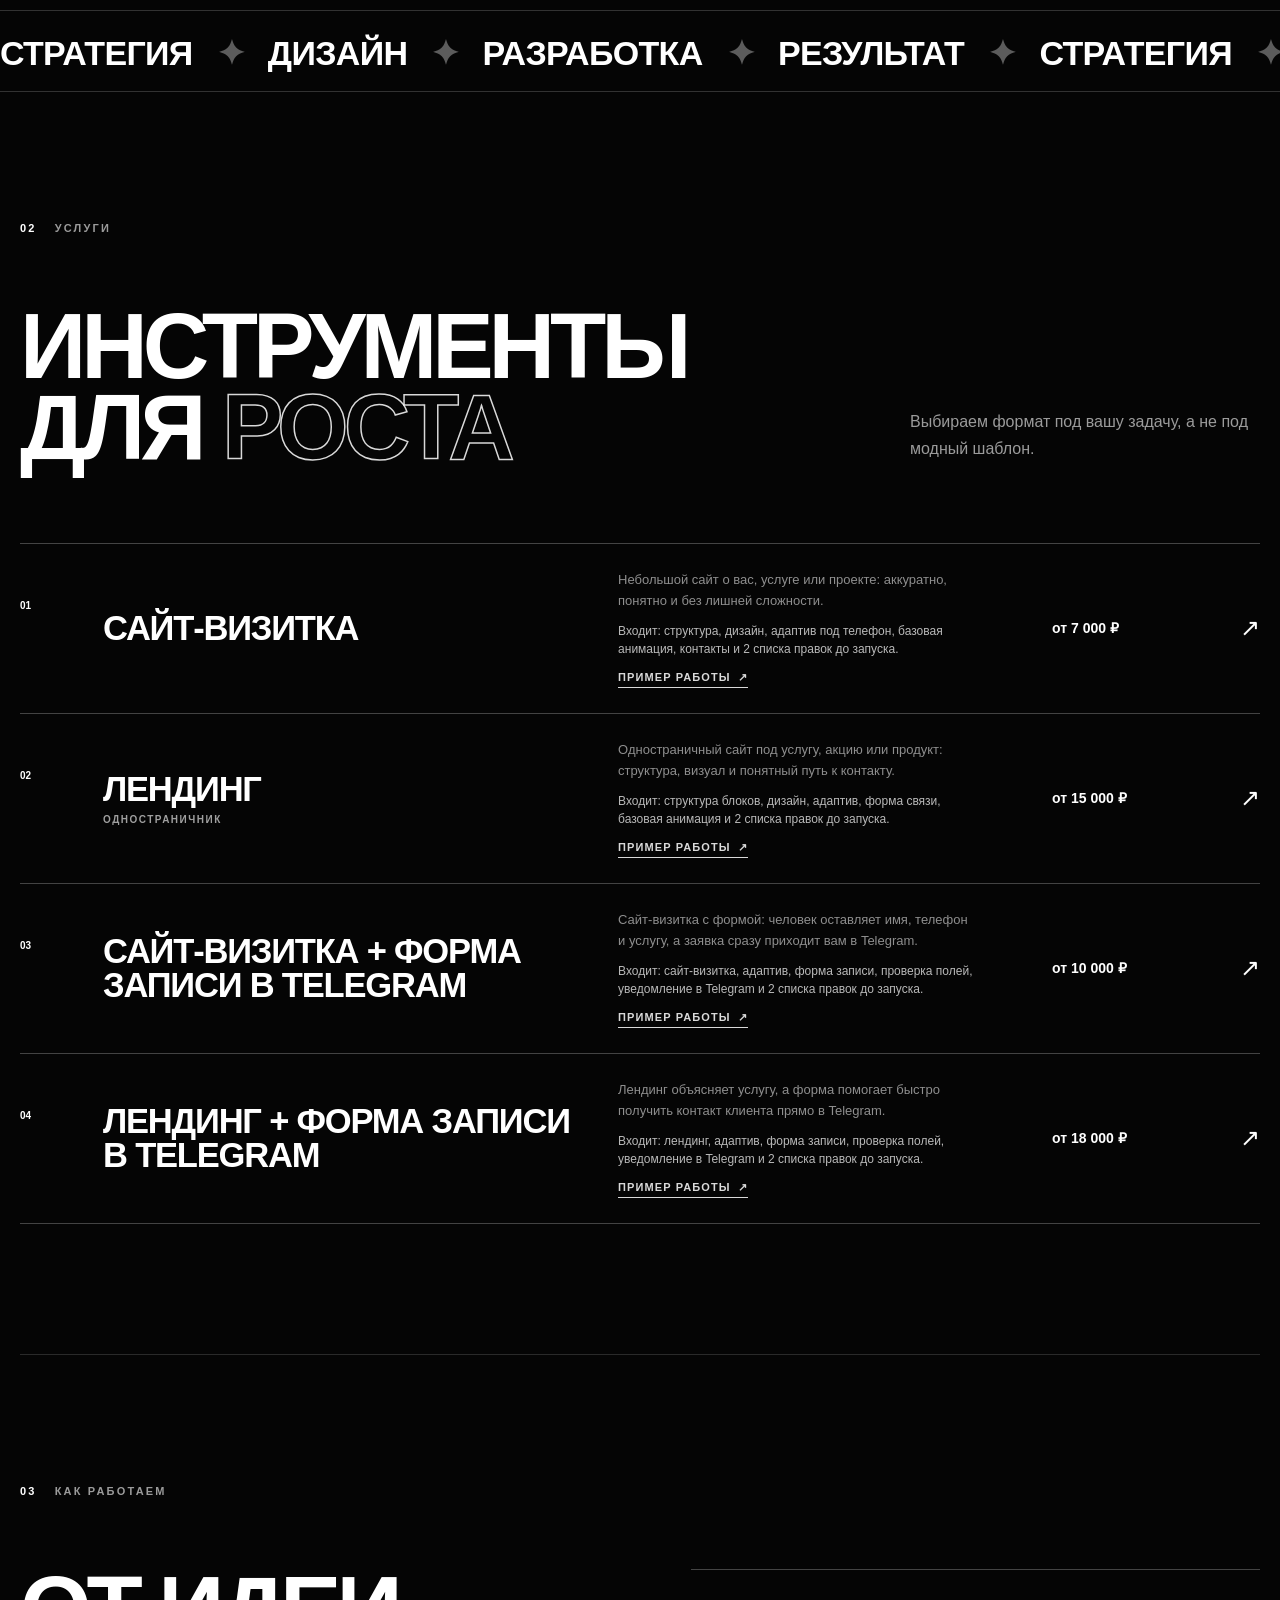
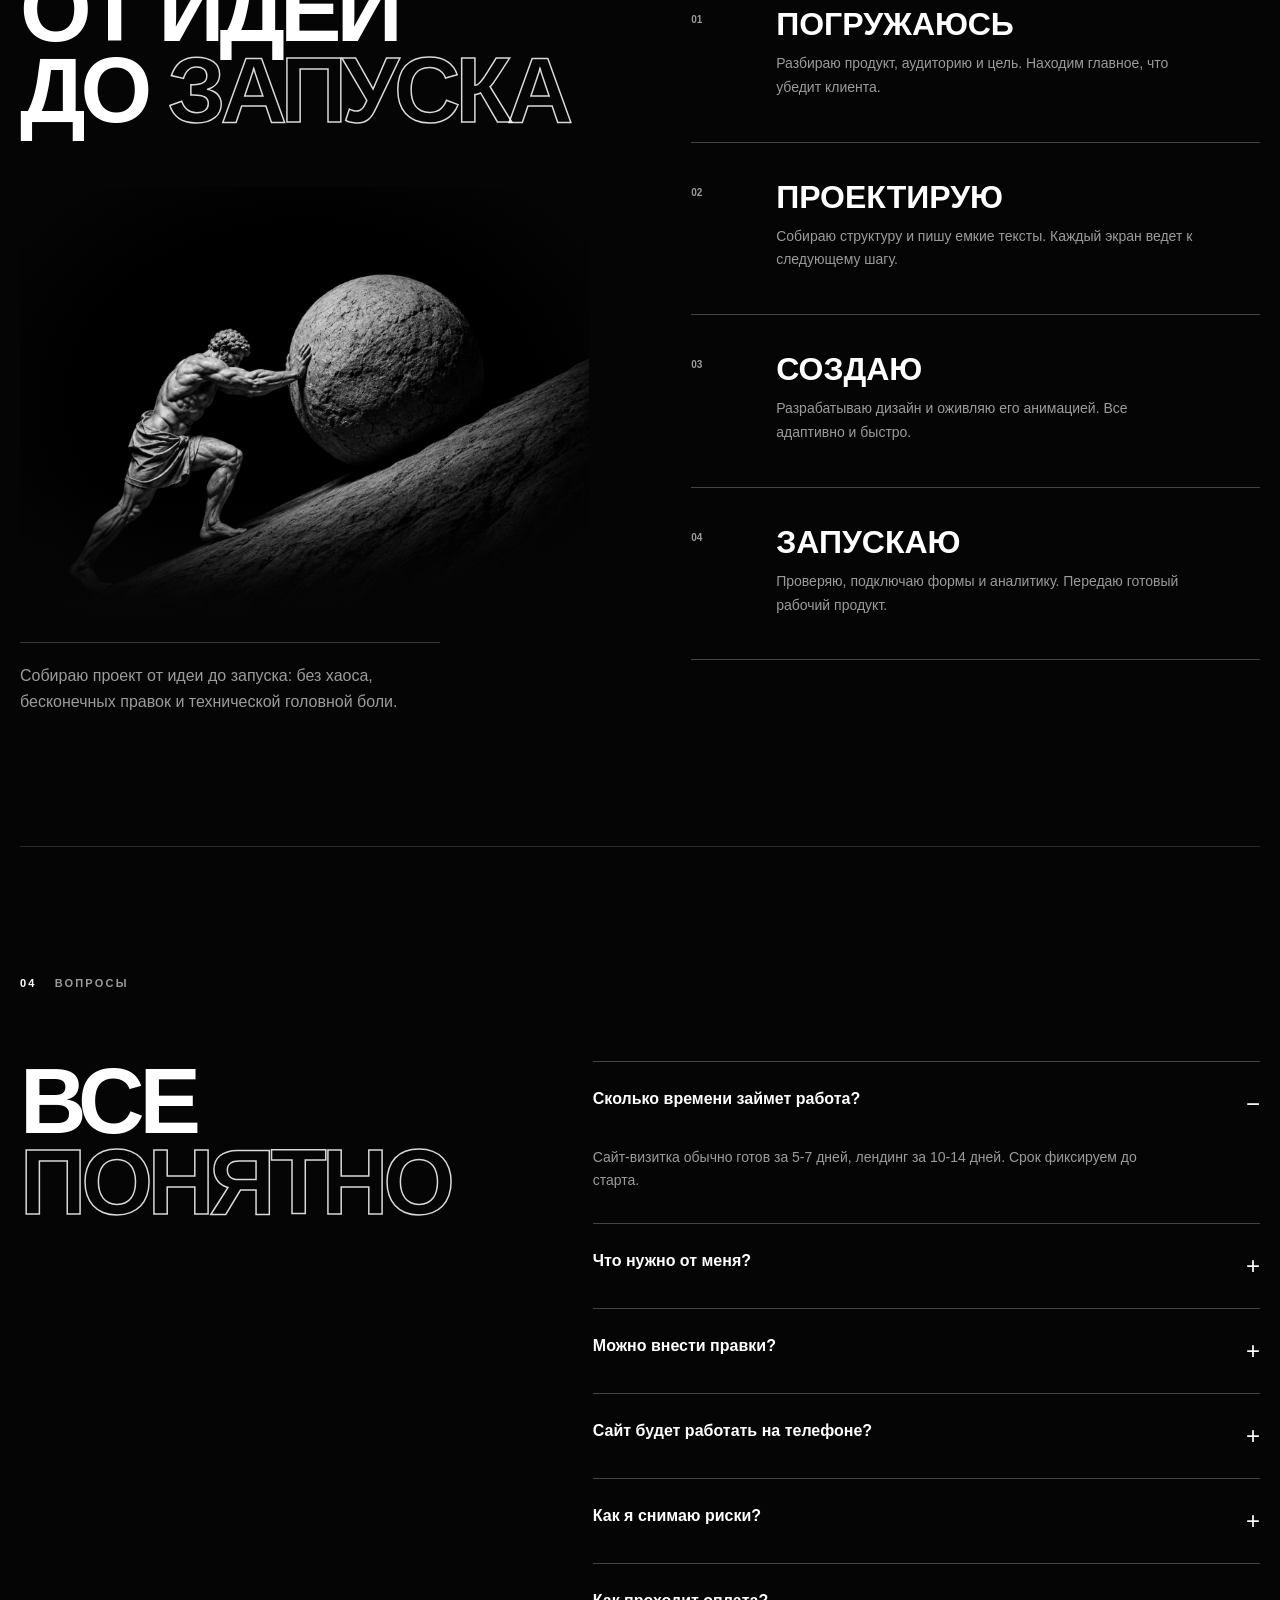
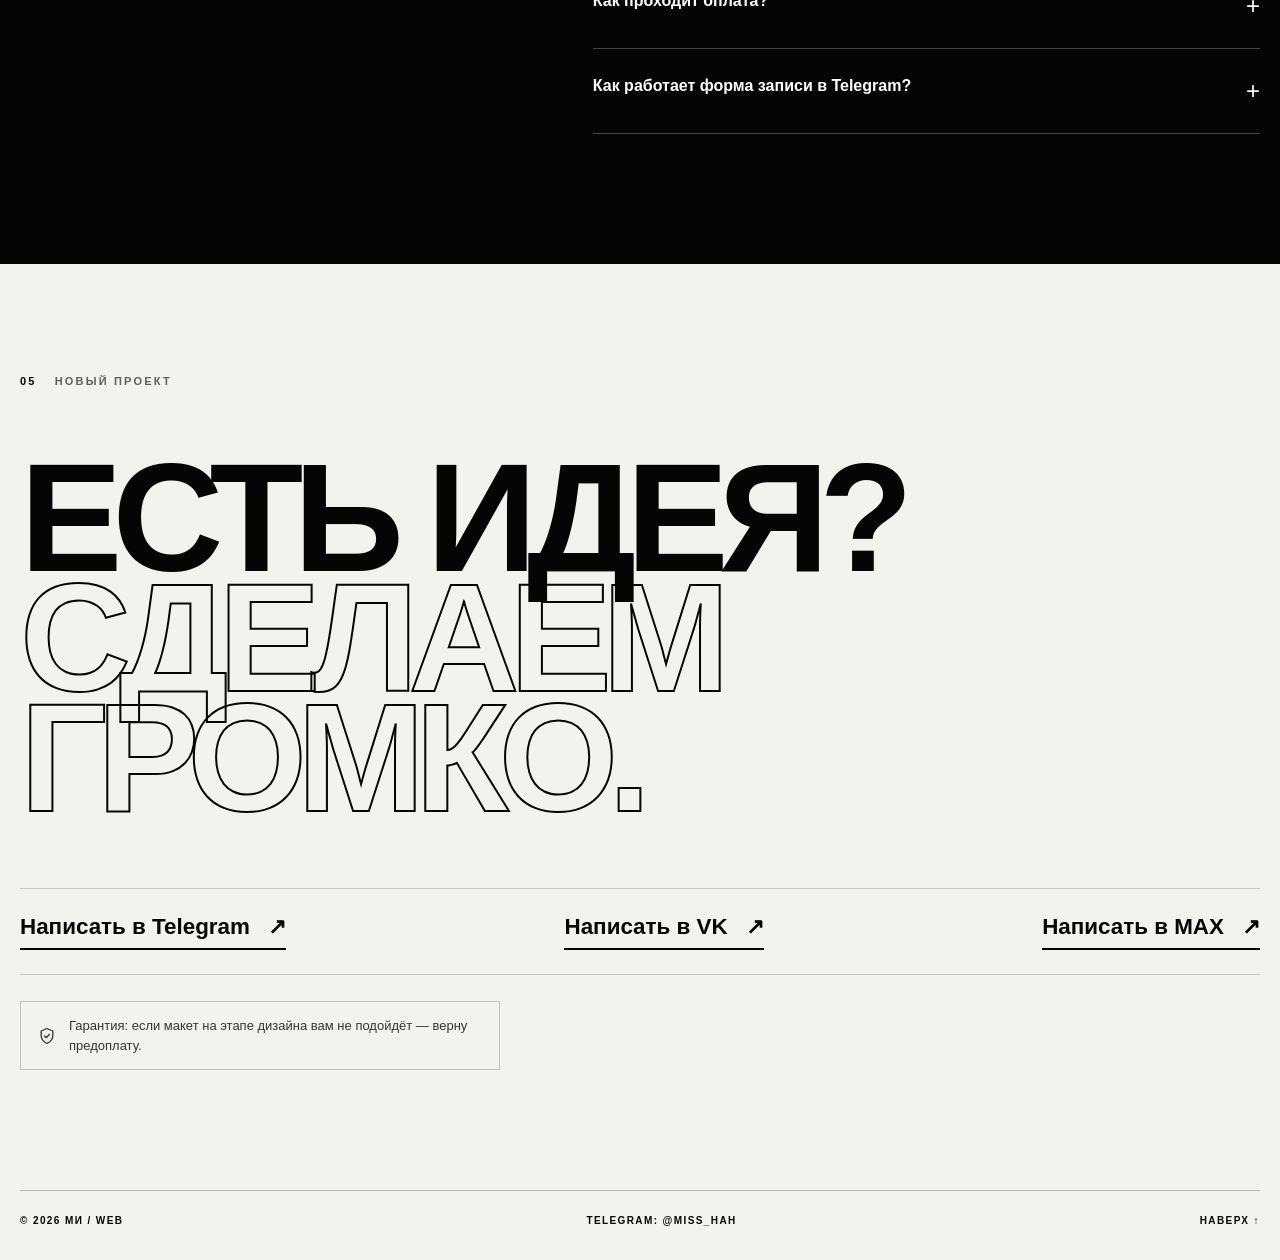
==== commit d7ef13ca: "Add files via upload" ====
--- a/index.html
+++ b/index.html
@@ -4,29 +4,58 @@
   <meta charset="UTF-8">
   <meta name="viewport" content="width=device-width,initial-scale=1">
   <meta name="description" content="Создаю сайты-визитки и лендинги для малого бизнеса и услуг. Продумываю структуру, дизайн, адаптив и подключаю удобную форму связи в Telegram.">
+  <meta name="robots" content="index,follow">
+  <meta name="theme-color" content="#050505">
+  <link rel="canonical" href="https://me-web-three.vercel.app/">
+
+  <!-- Open Graph -->
   <meta property="og:title" content="МИ / WEB — сайты и лендинги">
   <meta property="og:description" content="Сайты-визитки и лендинги без шаблонного шума: структура, дизайн, адаптив и связь через Telegram.">
-  <meta property="og:image" content="assets/og-image.jpg">
+  <meta property="og:image" content="https://me-web-three.vercel.app/assets/og-image.jpg">
+  <meta property="og:image:alt" content="МИ / WEB — сайты и лендинги">
   <meta property="og:type" content="website">
+  <meta property="og:url" content="https://me-web-three.vercel.app/">
+  <meta property="og:locale" content="ru_RU">
+  <!-- Twitter -->
+  <meta name="twitter:card" content="summary_large_image">
+  <meta name="twitter:title" content="МИ / WEB — сайты и лендинги">
+  <meta name="twitter:description" content="Сайты-визитки и лендинги без шаблонного шума.">
+  <meta name="twitter:image" content="https://me-web-three.vercel.app/assets/og-image.jpg">
+
   <title>МИ / WEB — разработка сайтов и лендингов</title>
+
+  <!-- Content Security Policy (defense-in-depth; основные заголовки — в vercel.json) -->
+  <meta http-equiv="Content-Security-Policy" content="default-src 'self'; img-src 'self' data:; style-src 'self' 'unsafe-inline' https://fonts.googleapis.com; font-src https://fonts.gstatic.com; connect-src 'self'; script-src 'self'; base-uri 'self'; form-action 'self'">
+
+  <!-- Favicon / PWA -->
+  <link rel="icon" href="/favicon.ico" sizes="any">
+  <link rel="icon" type="image/svg+xml" href="/assets/favicon.svg">
+  <link rel="apple-touch-icon" href="/assets/apple-touch-icon.png">
+  <link rel="manifest" href="/manifest.json">
+
   <link rel="preconnect" href="https://fonts.googleapis.com">
   <link rel="preconnect" href="https://fonts.gstatic.com" crossorigin>
   <link href="https://fonts.googleapis.com/css2?family=Inter:wght@400;500;600;700;800;900&family=Roboto+Condensed:wght@700&display=swap" rel="stylesheet">
   <link rel="stylesheet" href="styles.css">
+
+  <!-- Микроразметка для поисковиков -->
+  <script type="application/ld+json">
+  {"@context":"https://schema.org","@type":"ProfessionalService","name":"МИ / WEB","description":"Разработка сайтов-визиток и лендингов для малого бизнеса и услуг.","url":"https://me-web-three.vercel.app/","areaServed":"RU","priceRange":"от 7000 ₽","contactPoint":{"@type":"ContactPoint","contactType":"sales","url":"https://t.me/Miss_hah"}}
+  </script>
 </head>
 <body>
+<a class="skip-link" href="#top">К содержимому</a>
+<header class="site-header">
+  <div class="page header-inner">
+    <a class="brand" href="#top">МИ / WEB</a>
+    <nav aria-label="Основная навигация"><a href="#manifest">Обо мне</a><a href="#services">Услуги</a><a href="#process">Процесс</a></nav>
+    <a class="nav-cta" href="#contact">Обсудить проект <span aria-hidden="true">↗</span></a>
+  </div>
+</header>
 <main>
-  <header class="site-header">
-    <div class="page header-inner">
-      <a class="brand" href="#top">МИ / WEB</a>
-      <nav aria-label="Основная навигация"><a href="#manifest">Обо мне</a><a href="#services">Услуги</a><a href="#process">Процесс</a></nav>
-      <a class="nav-cta" href="#contact">Обсудить проект <span aria-hidden="true">↗</span></a>
-    </div>
-  </header>
-
   <section id="top" class="hero">
     <div class="hero-word hero-word-solid" aria-hidden="true">PORTFOLIO</div>
-    <div class="hero-statue" aria-hidden="true"><img src="assets/pexels-photo-22937490.avif" alt="" onerror="this.style.visibility='hidden'"></div>
+    <div class="hero-statue" aria-hidden="true"><img src="assets/pexels-photo-22937490.avif" alt="" id="heroStatueImg" width="1600" height="2844" fetchpriority="high" decoding="async"></div>
     <h1 class="hero-word hero-word-outline glitch" data-text="PORTFOLIO">PORTFOLIO</h1>
     <div class="page hero-bottom">
       <p class="hero-caption">Сайты, лендинги и формы записи<br>без шаблонного шума</p>
@@ -68,7 +97,7 @@
   <section id="process" class="section page top-line">
     <div class="section-label"><span>03</span> Как работаем</div>
     <div class="process-layout"><div><h2 class="display-title">ОТ ИДЕИ<br>ДО <span class="outline-text">ЗАПУСКА</span></h2>
-      <div class="process-visual"><img src="assets/sisyphus-web.jpg" alt="Мраморная статуя Сизифа, толкающего камень в гору" loading="lazy"><div class="process-visual-fade"></div></div>
+      <div class="process-visual"><img src="assets/sisyphus-web.jpg" alt="Мраморная статуя Сизифа, толкающего камень в гору" width="1600" height="1200" loading="lazy" decoding="async"><div class="process-visual-fade"></div></div>
       <p class="process-note">Собираю проект от идеи до запуска: без хаоса, бесконечных правок и технической головной боли.</p>
     </div><ol class="process-list">
       <li><span>01</span><div><h3>Погружаюсь</h3><p>Разбираю продукт, аудиторию и цель. Находим главное, что убедит клиента.</p></div></li>
@@ -85,28 +114,25 @@
       <div class="faq-item"><button aria-expanded="false"><span>Что нужно от меня?</span><i>+</i></button><div class="faq-answer"><p>Коротко рассказать о продукте и ответить на вопросы. Структуру, тексты и визуальное направление беру на себя.</p></div></div>
       <div class="faq-item"><button aria-expanded="false"><span>Можно внести правки?</span><i>+</i></button><div class="faq-answer"><p>В стоимость входят 2 списка правок до запуска. После запуска 14 дней бесплатно делаю мелкие изменения: текст, контакты и небольшие визуальные правки. Крупные доработки и новые блоки обсуждаются отдельно.</p></div></div>
       <div class="faq-item"><button aria-expanded="false"><span>Сайт будет работать на телефоне?</span><i>+</i></button><div class="faq-answer"><p>Да. Каждый проект адаптируется под смартфоны, планшеты и большие экраны.</p></div></div>
-      <div class="faq-item"><button aria-expanded="false"><span>Как я снимаю риски?</span><i>+</i></button><div class="faq-answer"><p>До старта фиксируем задачу, стоимость и сроки. Работа идёт поэтапно: сначала структура, потом дизайн и сборка. Вы видите процесс и можете внести правки до запуска.</p></div></div>
-      <div class="faq-item"><button aria-expanded="false"><span>Как проходит оплата?</span><i>+</i></button><div class="faq-answer"><p>До старта фиксируем цену и сроки. Работа начинается с предоплаты, остаток — после готового результата.</p></div></div>
+      <div class="faq-item"><button aria-expanded="false"><span>Как я снимаю риски?</span><i>+</i></button><div class="faq-answer"><p>До старта фиксируем задачу, стоимость и сроки. Работа идёт поэтапно: сначала структура, потом дизайн и сборка. Вы видите процесс и можете внести правки до запуска. Если на этапе дизайна макет вам не подойдёт — возвращаю предоплату.</p></div></div>
+      <div class="faq-item"><button aria-expanded="false"><span>Как проходит оплата?</span><i>+</i></button><div class="faq-answer"><p>До старта фиксируем цену и сроки. Работа начинается с предоплаты, остаток — после готового результата. Если на этапе дизайна макет вам не подойдёт — предоплату возвращаю.</p></div></div>
+      <div class="faq-item"><button aria-expanded="false"><span>Как работает форма записи в Telegram?</span><i>+</i></button><div class="faq-answer"><p>Человек оставляет на сайте свой Telegram, телефон или нужную услугу. После отправки заявка сразу приходит владельцу в Telegram, а дальше он или менеджер связывается с клиентом.</p></div></div>
     </div></div>
   </section>
+</main>
 
-  <footer id="contact" class="contact-section"><div class="page">
+<footer id="contact" class="contact-section"><div class="page">
     <p class="section-label"><span>05</span> Новый проект</p>
     <h2>ЕСТЬ ИДЕЯ?<br><span>СДЕЛАЕМ ГРОМКО.</span></h2>
     <div class="contact-links" aria-label="Способы связи">
-      <a class="contact-link" href="https://t.me/Miss_hah" target="_blank" rel="noreferrer">Написать в Telegram <span>↗</span></a>
-      <a class="contact-link" href="https://vk.me/id770628498" target="_blank" rel="noreferrer">Написать в VK <span>↗</span></a>
-      <a class="contact-link" href="https://max.ru/u/f9LHodD0cOI6eohZOX4cyJw6xPq0C0y_rhtazyzv-krI0AkitKg7beSCEE4" target="_blank" rel="noreferrer">Написать в MAX <span>↗</span></a>
+      <a class="contact-link" href="https://t.me/Miss_hah" target="_blank" rel="noopener noreferrer">Написать в Telegram <span>↗</span></a>
+      <a class="contact-link" href="https://vk.ru/club240405270" target="_blank" rel="noopener noreferrer">Написать в VK <span>↗</span></a>
+      <a class="contact-link" href="https://max.ru/u/f9LHodD0cOI6eohZOX4cyJw6xPq0C0y_rhtazyzv-krI0AkitKg7beSCEE4" target="_blank" rel="noopener noreferrer">Написать в MAX <span>↗</span></a>
     </div>
-    <p class="contact-or">Или оставьте заявку прямо тут — я сам напишу вам в Telegram, звонки не нужны:</p>
-    <form class="contact-form" id="contactForm">
-      <div class="contact-field"><label for="cf-username">Ваш Telegram</label><input id="cf-username" name="username" type="text" placeholder="@username" autocomplete="off" required></div>
-      <div class="contact-field"><label for="cf-need">Что нужно</label><textarea id="cf-need" name="need" rows="3" placeholder="Коротко: что хотите сделать" required></textarea></div>
-      <button type="submit" class="contact-submit">Отправить заявку</button>
-      <p class="contact-form-status" id="contactFormStatus" role="status" aria-live="polite"></p>
-    </form>
-    <div class="footer-line"><span>© 2026 МИ / WEB</span><a href="https://t.me/Miss_hah" target="_blank" rel="noreferrer">Telegram: @Miss_hah</a><a href="#top">Наверх ↑</a></div>
+    <div class="contact-guarantee"><svg width="20" height="20" viewBox="0 0 24 24" fill="none" stroke="currentColor" stroke-width="1.6" stroke-linecap="round" stroke-linejoin="round" aria-hidden="true"><path d="M12 3l7 3v5c0 4.4-3 8-7 10-4-2-7-5.6-7-10V6l7-3z"/><path d="M9 12l2 2 4-4"/></svg><span>Гарантия: если макет на этапе дизайна вам не подойдёт — верну предоплату.</span></div>
+    <div class="footer-line"><span>© 2026 МИ / WEB</span><a href="https://t.me/Miss_hah" target="_blank" rel="noopener noreferrer">Telegram: @Miss_hah</a><a href="#top">Наверх ↑</a></div>
   </div></footer>
+
   <div class="example-modal-overlay" id="exampleModal" aria-hidden="true">
     <div class="example-modal" role="dialog" aria-modal="true" aria-labelledby="exampleModalTitle">
       <button type="button" class="example-modal-close" id="exampleModalClose" aria-label="Закрыть">×</button>
@@ -117,11 +143,11 @@
         <div class="example-info-block"><h4>Что это</h4><p id="exampleModalWhat"></p></div>
         <div class="example-info-block"><h4>Что делает</h4><p id="exampleModalDoes"></p></div>
         <div class="example-info-block"><h4>Чем полезно</h4><p id="exampleModalUseful"></p></div>
-        <a class="example-demo-link" id="exampleModalLink" href="#" target="_blank" rel="noreferrer">Открыть демо <span>↗</span></a>
+        <a class="example-demo-link" id="exampleModalLink" href="#" target="_blank" rel="noopener noreferrer">Открыть демо <span>↗</span></a>
       </div>
     </div>
   </div>
-</main>
+
 <script src="script.js"></script>
 </body>
 </html>
--- a/styles.css
+++ b/styles.css
@@ -11,7 +11,7 @@
 .nav-cta span { font-size: 16px; transition: transform .25s ease; }
 .nav-cta:hover span { transform: translate(4px, -4px); }
 
-.hero { isolation: isolate; }
+.hero { position: relative; isolation: isolate; }
 .hero::after { content: ""; position: absolute; inset: 0; z-index: 35; pointer-events: none; background: linear-gradient(180deg, rgba(0,0,0,.38), transparent 24%, transparent 70%, rgba(0,0,0,.85)); }
 .hero-statue { position: absolute; z-index: 20; inset: 0; display: flex; justify-content: center; overflow: hidden; animation: statueIn 1.6s cubic-bezier(.16,1,.3,1) both; }
 .hero-statue img { width: min(60vw, 850px); height: 100%; object-fit: cover; object-position: center 26%; filter: grayscale(1) contrast(1.23) brightness(.72); mix-blend-mode: screen; }
@@ -26,10 +26,10 @@
 .scroll-arrow { display: inline-block; font-size: 18px; animation: scrollBounce 1.6s ease-in-out infinite; }
 
 .section { padding-block: 130px; }
-.section-label { display: flex; align-items: center; gap: 18px; margin-bottom: 72px; color: rgba(255,255,255,.45); font-size: 11px; font-weight: 700; text-transform: uppercase; letter-spacing: .2em; }
+.section-label { display: flex; align-items: center; gap: 18px; margin-bottom: 72px; color: rgba(255,255,255,.6); font-size: 11px; font-weight: 700; text-transform: uppercase; letter-spacing: .2em; }
 .section-label span { color: white; }
 .manifest-grid { display: block; }
-.manifest-kicker { margin: 8px 0 32px; color: rgba(255,255,255,.52); font-size: 12px; font-weight: 700; line-height: 1.7; text-transform: uppercase; letter-spacing: .14em; }
+.manifest-kicker { margin: 8px 0 32px; color: rgba(255,255,255,.6); font-size: 12px; font-weight: 700; line-height: 1.7; text-transform: uppercase; letter-spacing: .14em; }
 .display-title { margin: 0; font-size: clamp(3.75rem, 7.2vw, 7.4rem); font-weight: 700; line-height: .88; letter-spacing: -.055em; }
 .outline-text { color: transparent; -webkit-text-stroke: 1.5px rgba(255,255,255,.85); }
 .marquee { overflow: hidden; border-block: 1px solid rgba(255,255,255,.18); padding: 25px 0 21px; }
@@ -37,7 +37,7 @@
 .marquee i { margin: 0 24px; color: rgba(255,255,255,.35); font-style: normal; }
 
 .section-head { display: flex; align-items: end; justify-content: space-between; gap: 40px; margin-bottom: 75px; }
-.section-head > p { max-width: 350px; margin: 0; padding-bottom: 6px; color: rgba(255,255,255,.55); line-height: 1.7; }
+.section-head > p { max-width: 350px; margin: 0; padding-bottom: 6px; color: rgba(255,255,255,.6); line-height: 1.7; }
 .services-list { border-top: 1px solid rgba(255,255,255,.25); }
 .service-row { position: relative; display: grid; grid-template-columns: 55px 1.2fr 1fr 150px 30px; align-items: center; gap: 28px; min-height: 170px; border-bottom: 1px solid rgba(255,255,255,.25); transition: padding .35s ease, color .35s ease; }
 .service-row::before { content: ""; position: absolute; inset: 0; z-index: 0; background: #fff; transform: scaleY(0); transform-origin: bottom; transition: transform .35s cubic-bezier(.16,1,.3,1); }
@@ -46,11 +46,11 @@
 .service-row:hover::before { transform: scaleY(1); }
 .service-number { align-self: start; margin-top: 56px; font-size: 10px; font-weight: 700; }
 .service-name h3 { margin: 0; font: 700 clamp(1.65rem,2.7vw,3.2rem)/1 "Roboto Condensed", sans-serif; letter-spacing: -.035em; text-transform: uppercase; overflow-wrap: anywhere; }
-.service-name small { display: block; margin-top: 8px; color: rgba(255,255,255,.45); font-size: 10px; font-weight: 700; text-transform: uppercase; letter-spacing: .15em; }
+.service-name small { display: block; margin-top: 8px; color: rgba(255,255,255,.62); font-size: 10px; font-weight: 700; text-transform: uppercase; letter-spacing: .15em; }
 .service-row:hover small, .service-row:hover p { color: rgba(5,5,5,.58); }
 .service-row:hover .service-included { color: rgba(5,5,5,.78); }
 .service-copy { max-width: 360px; }
-.service-copy p { margin: 0; color: rgba(255,255,255,.5); font-size: 13px; line-height: 1.65; transition: color .35s ease; }
+.service-copy p { margin: 0; color: rgba(255,255,255,.55); font-size: 13px; line-height: 1.65; transition: color .35s ease; }
 .service-included { display: block; margin-top: 10px; color: rgba(255,255,255,.72); font-size: 12px; line-height: 1.55; }
 .service-row:hover .service-copy p { color: rgba(5,5,5,.58); }
 .example-trigger { display: inline-flex; align-items: center; gap: 7px; margin-top: 12px; border: 0; border-bottom: 1px solid currentColor; background: none; padding: 0 0 3px; color: rgba(255,255,255,.85); font-size: 11px; font-weight: 700; text-transform: uppercase; letter-spacing: .1em; cursor: pointer; transition: color .3s ease; }
@@ -68,9 +68,9 @@
 .process-note { max-width: 420px; margin: 28px 0 0; border-top: 1px solid rgba(255,255,255,.2); padding-top: 20px; color: rgba(255,255,255,.6); font-size: 16px; font-weight: 400; line-height: 1.65; }
 .process-list { margin: 0; padding: 0; list-style: none; border-top: 1px solid rgba(255,255,255,.25); }
 .process-list li { display: grid; grid-template-columns: 55px 1fr; gap: 30px; border-bottom: 1px solid rgba(255,255,255,.25); padding: 38px 0 42px; }
-.process-list li > span { padding-top: 6px; color: rgba(255,255,255,.4); font-size: 10px; font-weight: 700; }
+.process-list li > span { padding-top: 6px; color: rgba(255,255,255,.6); font-size: 10px; font-weight: 700; }
 .process-list h3 { margin: 0 0 12px; font: 700 32px/1 "Roboto Condensed", sans-serif; text-transform: uppercase; }
-.process-list p { max-width: 420px; margin: 0; color: rgba(255,255,255,.52); font-size: 14px; line-height: 1.7; }
+.process-list p { max-width: 420px; margin: 0; color: rgba(255,255,255,.6); font-size: 14px; line-height: 1.7; }
 .faq-layout { display: grid; grid-template-columns: .8fr 1.2fr; gap: 10vw; }
 .faq-list { border-top: 1px solid rgba(255,255,255,.25); }
 .faq-item { border-bottom: 1px solid rgba(255,255,255,.25); }
@@ -78,11 +78,11 @@
 .faq-item button i { font-size: 24px; font-style: normal; font-weight: 400; }
 .faq-answer { display: grid; grid-template-rows: 0fr; transition: grid-template-rows .35s ease; }
 .faq-answer.open { grid-template-rows: 1fr; }
-.faq-answer p { overflow: hidden; max-width: 560px; margin: 0; color: rgba(255,255,255,.5); font-size: 14px; line-height: 1.7; }
+.faq-answer p { overflow: hidden; max-width: 560px; margin: 0; color: rgba(255,255,255,.6); font-size: 14px; line-height: 1.7; }
 .faq-answer.open p { padding-bottom: 30px; }
 
 .contact-section { padding: 100px 0 34px; background: #f2f2ee; color: #050505; }
-.contact-section .section-label { color: rgba(5,5,5,.48); }
+.contact-section .section-label { color: rgba(5,5,5,.62); }
 .contact-section .section-label span { color: #050505; }
 .contact-section h2 { margin: 0; font-size: clamp(4.4rem, 12vw, 12rem); font-weight: 700; line-height: .78; letter-spacing: -.065em; }
 .contact-section h2 span { color: transparent; -webkit-text-stroke: 2px #050505; }
@@ -91,18 +91,6 @@
 .contact-link span { transition: transform .25s ease; }
 .contact-link:hover span { transform: translate(6px, -6px); }
 .footer-line { display: flex; justify-content: space-between; margin-top: 120px; border-top: 1px solid rgba(5,5,5,.25); padding-top: 24px; font-size: 10px; font-weight: 700; text-transform: uppercase; letter-spacing: .14em; }
-
-.contact-or { max-width: 420px; margin: 34px 0 0; color: rgba(5,5,5,.55); font-size: 14px; line-height: 1.6; }
-.contact-form { display: flex; max-width: 480px; flex-direction: column; gap: 20px; margin-top: 22px; }
-.contact-field { display: flex; flex-direction: column; gap: 8px; }
-.contact-field label { color: rgba(5,5,5,.55); font-size: 11px; font-weight: 700; text-transform: uppercase; letter-spacing: .12em; }
-.contact-field input, .contact-field textarea { border: 0; border-bottom: 1.5px solid rgba(5,5,5,.32); background: transparent; padding: 10px 0; color: #050505; font: inherit; font-size: 16px; resize: vertical; }
-.contact-field input::placeholder, .contact-field textarea::placeholder { color: rgba(5,5,5,.35); }
-.contact-field input:focus, .contact-field textarea:focus { border-color: #050505; outline: none; }
-.contact-submit { align-self: flex-start; margin-top: 4px; border: 1.5px solid #050505; background: #050505; padding: 13px 28px; color: #f2f2ee; font-size: 12px; font-weight: 700; text-transform: uppercase; letter-spacing: .12em; cursor: pointer; transition: background .25s ease, color .25s ease; }
-.contact-submit:hover { background: transparent; color: #050505; }
-.contact-submit:disabled { opacity: .55; cursor: default; }
-.contact-form-status { margin: 0; min-height: 18px; color: rgba(5,5,5,.65); font-size: 13px; }
 
 .example-modal-overlay { position: fixed; inset: 0; z-index: 100; display: flex; align-items: center; justify-content: center; padding: 24px; background: rgba(3,3,3,.75); backdrop-filter: blur(10px); opacity: 0; visibility: hidden; transition: opacity .3s ease, visibility .3s ease; }
 .example-modal-overlay.open { opacity: 1; visibility: visible; }
@@ -113,12 +101,12 @@
 .example-gallery { display: flex; flex-direction: column; gap: 14px; }
 .example-shot { display: flex; flex-direction: column; align-items: center; justify-content: center; aspect-ratio: 16 / 10; border: 1px dashed rgba(255,255,255,.28); background: linear-gradient(135deg, rgba(255,255,255,.045), rgba(255,255,255,.012)); padding: 16px; color: rgba(255,255,255,.62); text-align: center; text-transform: uppercase; letter-spacing: .1em; }
 .example-shot span { color: rgba(255,255,255,.78); font-size: 11px; font-weight: 800; }
-.example-shot small { display: block; margin-top: 8px; color: rgba(255,255,255,.32); font-size: 9px; font-weight: 700; letter-spacing: .12em; }
+.example-shot small { display: block; margin-top: 8px; color: rgba(255,255,255,.55); font-size: 9px; font-weight: 700; letter-spacing: .12em; }
 .example-shot-large { aspect-ratio: 16 / 9; border-style: solid; background: radial-gradient(circle at 50% 40%, rgba(255,255,255,.08), rgba(255,255,255,.018) 55%, rgba(255,255,255,.008)); }
 .example-info { display: flex; flex-direction: column; gap: 18px; }
-.example-info-tag { color: rgba(255,255,255,.45); font-size: 11px; font-weight: 700; text-transform: uppercase; letter-spacing: .16em; }
+.example-info-tag { color: rgba(255,255,255,.55); font-size: 11px; font-weight: 700; text-transform: uppercase; letter-spacing: .16em; }
 .example-info h3 { margin: 0; font: 700 clamp(1.5rem, 3vw, 2.3rem)/1.1 "Roboto Condensed", sans-serif; letter-spacing: -.02em; text-transform: uppercase; }
-.example-info-block h4 { margin: 0 0 6px; color: rgba(255,255,255,.5); font-size: 11px; font-weight: 700; text-transform: uppercase; letter-spacing: .14em; }
+.example-info-block h4 { margin: 0 0 6px; color: rgba(255,255,255,.6); font-size: 11px; font-weight: 700; text-transform: uppercase; letter-spacing: .14em; }
 .example-info-block p { margin: 0; color: rgba(255,255,255,.68); font-size: 14px; line-height: 1.6; }
 .example-demo-link { display: inline-flex; width: fit-content; align-items: center; gap: 10px; margin-top: 4px; border-bottom: 1px solid currentColor; padding-bottom: 5px; color: #fff; font-size: 12px; font-weight: 800; text-transform: uppercase; letter-spacing: .12em; }
 .example-demo-link span { transition: transform .25s ease; }
@@ -165,7 +153,6 @@
   .service-name h3 { font-size: 1.55rem; }
   .service-copy p { font-size: 12px; }
   .footer-line { align-items: flex-start; flex-direction: column; gap: 15px; margin-top: 85px; }
-  .contact-form, .contact-or { max-width: 100%; }
   .example-modal { grid-template-columns: 1fr; padding: 30px 20px; max-height: 88vh; gap: 22px; }
   .example-modal-close { top: 14px; right: 14px; }
   .example-gallery { flex-direction: row; overflow-x: auto; scroll-snap-type: x mandatory; padding-bottom: 4px; margin: 0 -4px; }
@@ -194,3 +181,41 @@
   .site-header nav{gap:7px;font-size:6.5px;}
   .nav-cta{font-size:6.5px;}
 }
+
+/* =====================================================================
+   NEW COMPONENTS (аудит: безопасность, доступность, форма, cookie)
+   ===================================================================== */
+
+/* ---- Accessibility helpers ---- */
+.skip-link { position: absolute; left: -9999px; top: 0; z-index: 200; background: #fff; color: #050505; padding: 10px 16px; font-size: 12px; font-weight: 700; text-transform: uppercase; letter-spacing: .1em; }
+.skip-link:focus { left: 12px; top: 12px; }
+.visually-hidden { position: absolute; width: 1px; height: 1px; padding: 0; margin: -1px; overflow: hidden; clip: rect(0 0 0 0); white-space: nowrap; border: 0; }
+:focus-visible { outline: 2px solid #4d9fff; outline-offset: 3px; }
+.contact-section :focus-visible { outline-color: #050505; }
+
+/* guarantee note */
+.contact-guarantee { display: flex; align-items: center; gap: 12px; max-width: 480px; margin: 26px 0 0; border: 1px solid rgba(5,5,5,.2); padding: 14px 16px; color: rgba(5,5,5,.8); font-size: 13px; line-height: 1.5; }
+.contact-guarantee svg { flex: none; }
+
+/* ---- Legal / 404 pages ---- */
+.legal { max-width: 760px; margin: 0 auto; padding: 130px 20px 90px; color: rgba(255,255,255,.8); }
+.legal a { color: #fff; border-bottom: 1px solid rgba(255,255,255,.4); }
+.legal h1 { font-family: "Roboto Condensed", sans-serif; font-size: clamp(2.2rem, 5vw, 3.4rem); line-height: 1; text-transform: uppercase; letter-spacing: -.02em; margin: 0 0 12px; color: #fff; }
+.legal .legal-meta { color: rgba(255,255,255,.55); font-size: 13px; margin: 0 0 40px; }
+.legal h2 { font-family: "Roboto Condensed", sans-serif; font-size: 1.5rem; text-transform: uppercase; letter-spacing: -.01em; margin: 36px 0 12px; color: #fff; }
+.legal p, .legal li { font-size: 15px; line-height: 1.7; color: rgba(255,255,255,.75); }
+.legal ul { padding-left: 20px; }
+.legal .legal-back { display: inline-block; margin-top: 48px; border: 1px solid rgba(255,255,255,.4); padding: 12px 22px; font-size: 12px; font-weight: 700; text-transform: uppercase; letter-spacing: .12em; }
+.legal .legal-back:hover { background: #fff; color: #050505; }
+
+/* 404 */
+.notfound { min-height: 100svh; display: flex; flex-direction: column; align-items: center; justify-content: center; text-align: center; padding: 40px 20px; }
+.notfound .code { font-family: "Roboto Condensed", sans-serif; font-size: clamp(6rem, 22vw, 16rem); line-height: .85; font-weight: 700; letter-spacing: -.05em; color: transparent; -webkit-text-stroke: 2px #fff; }
+.notfound p { margin: 18px 0 34px; color: rgba(255,255,255,.6); font-size: 16px; }
+.notfound a { border: 1px solid #fff; padding: 13px 26px; font-size: 12px; font-weight: 700; text-transform: uppercase; letter-spacing: .12em; }
+.notfound a:hover { background: #fff; color: #050505; }
+
+@media (max-width: 640px) {
+  .contact-section h2 { font-size: clamp(3.25rem, 15vw, 4.6rem); line-height: .86; letter-spacing: -.045em; }
+  .contact-section h2 span { display: block; margin-top: .08em; -webkit-text-stroke-width: 1px; }
+}
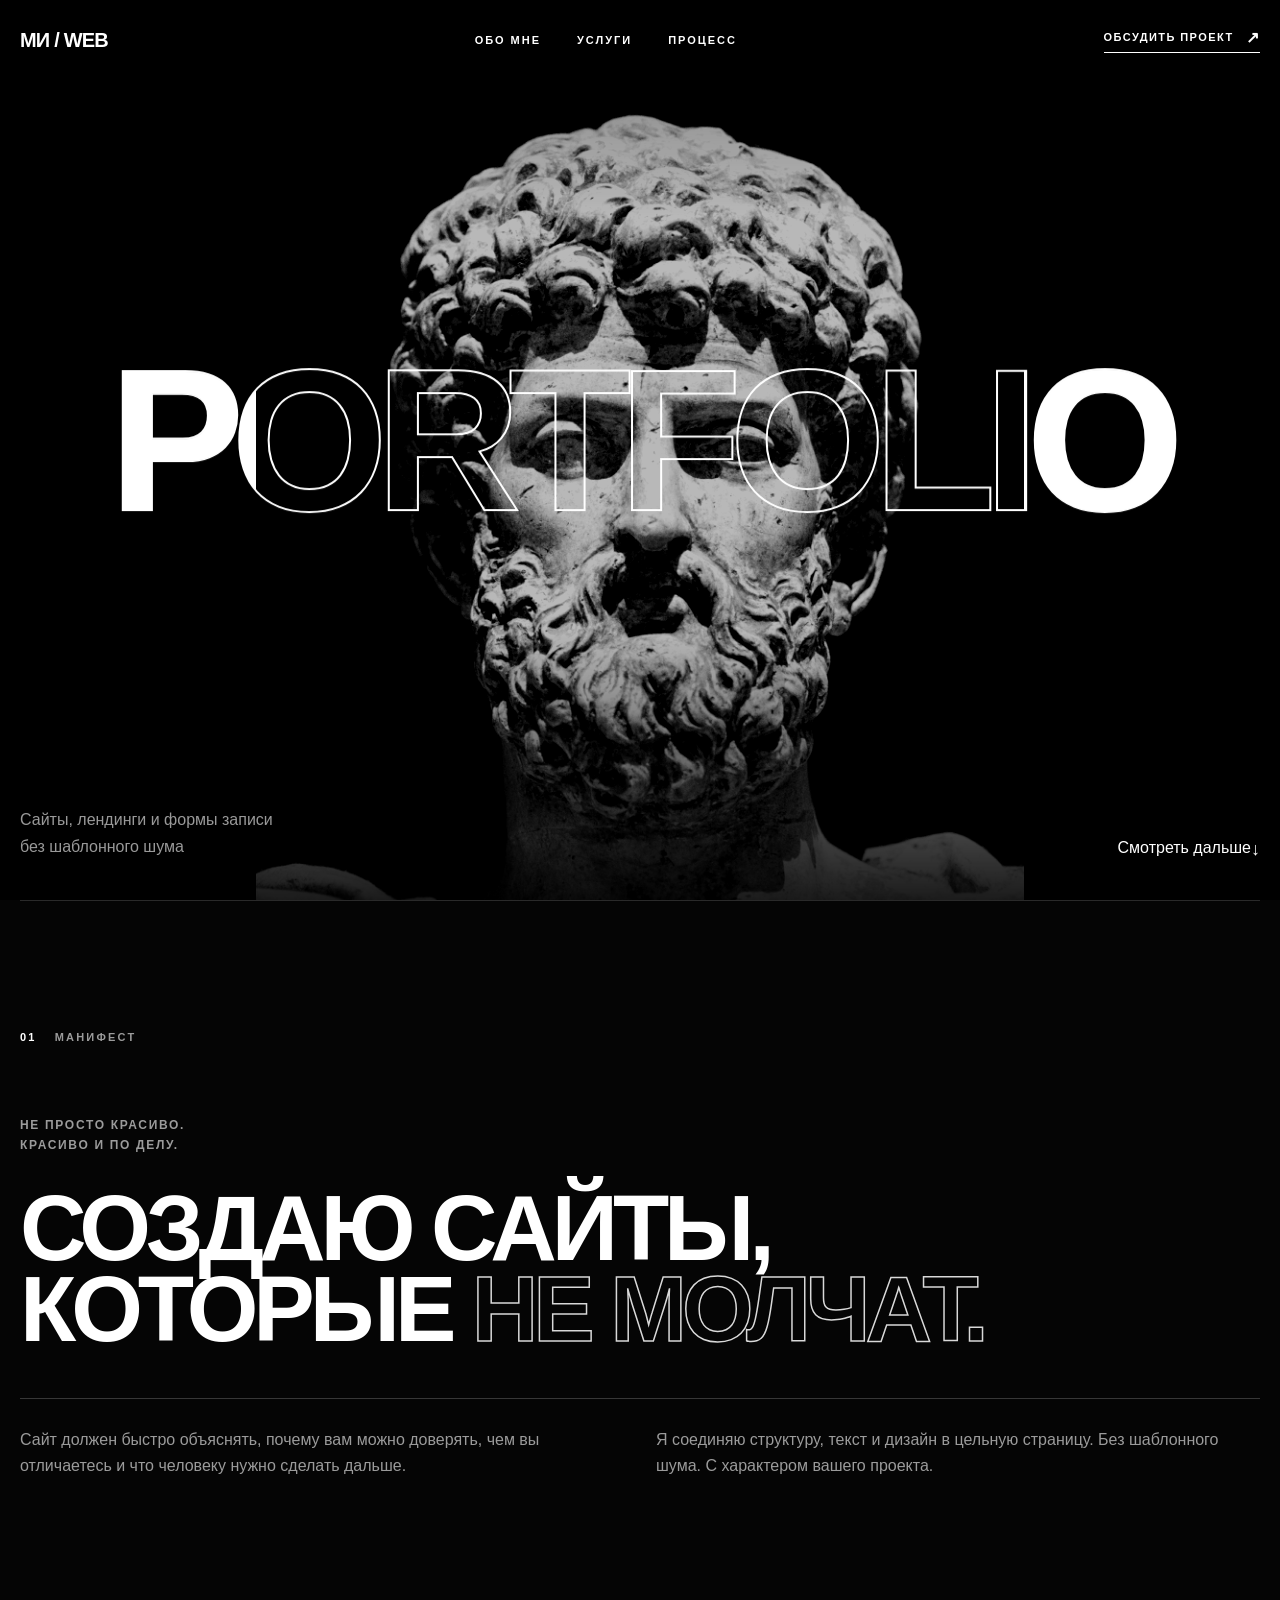
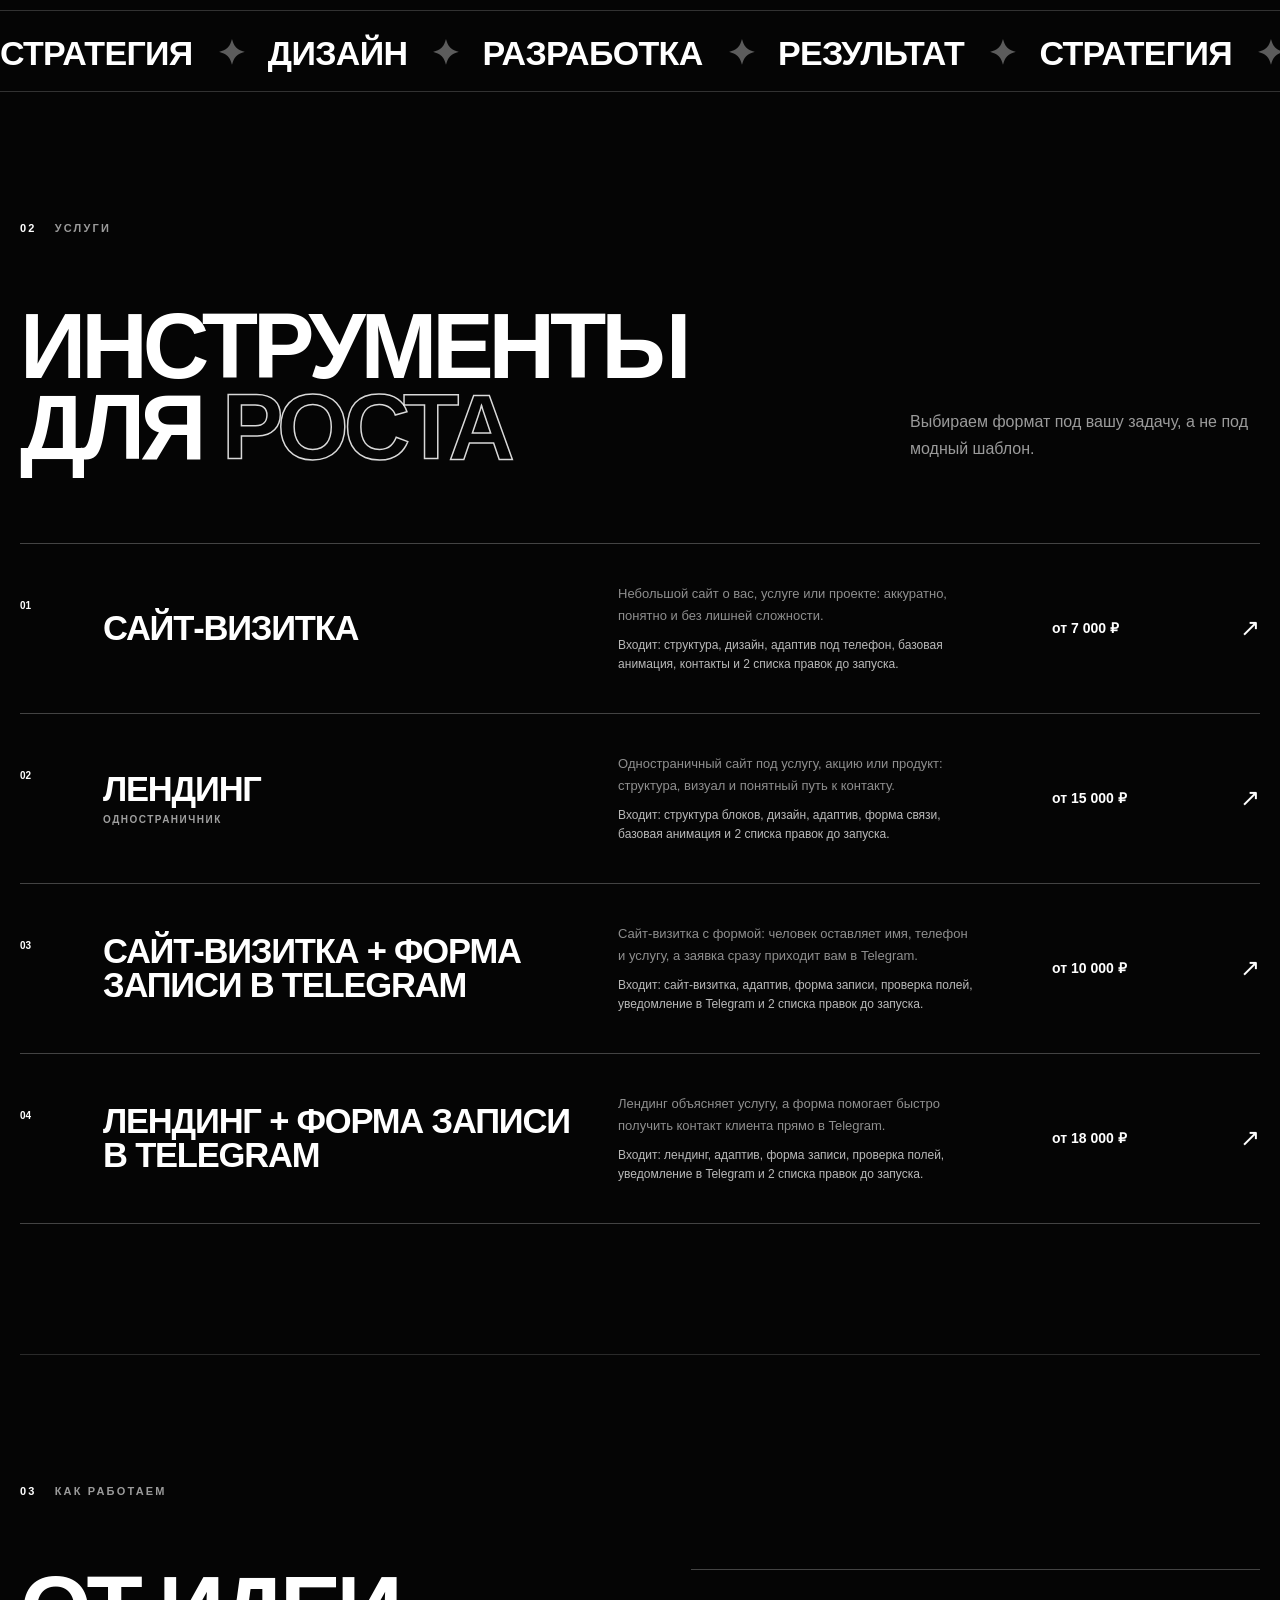
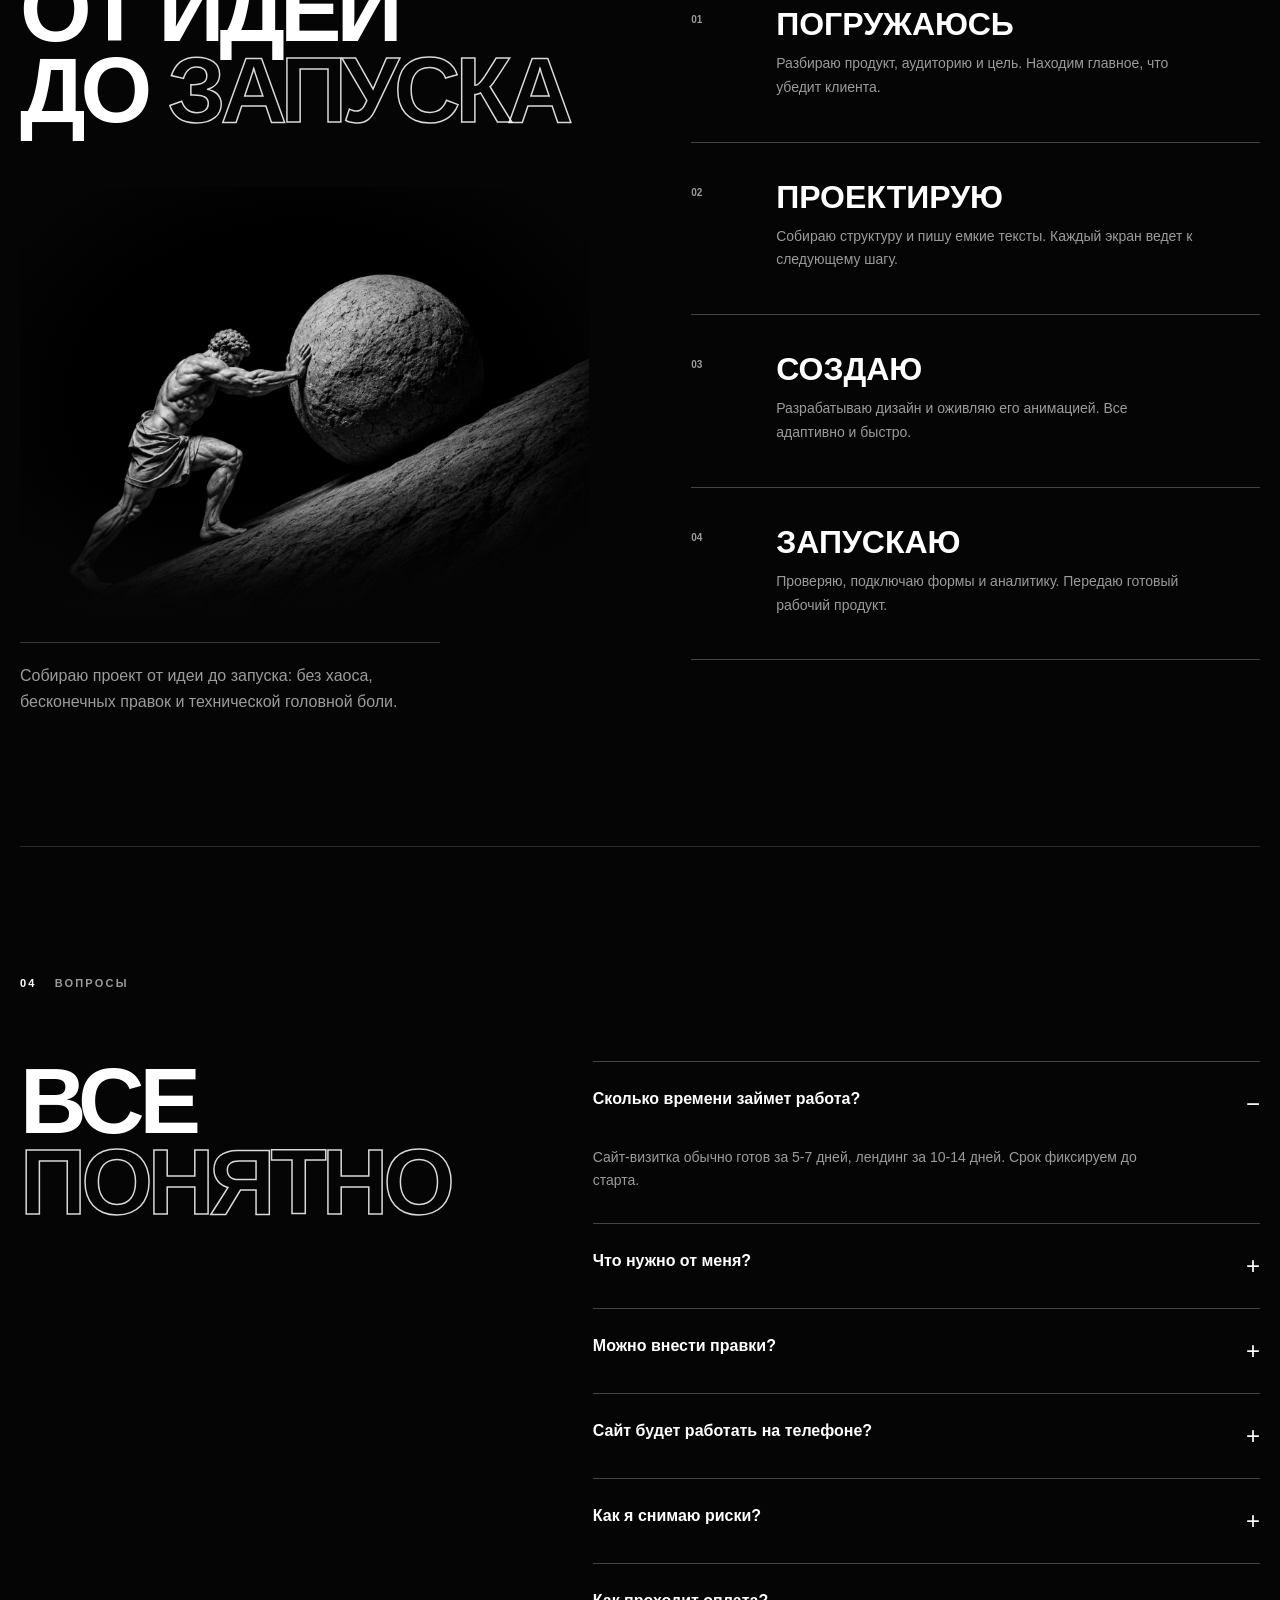
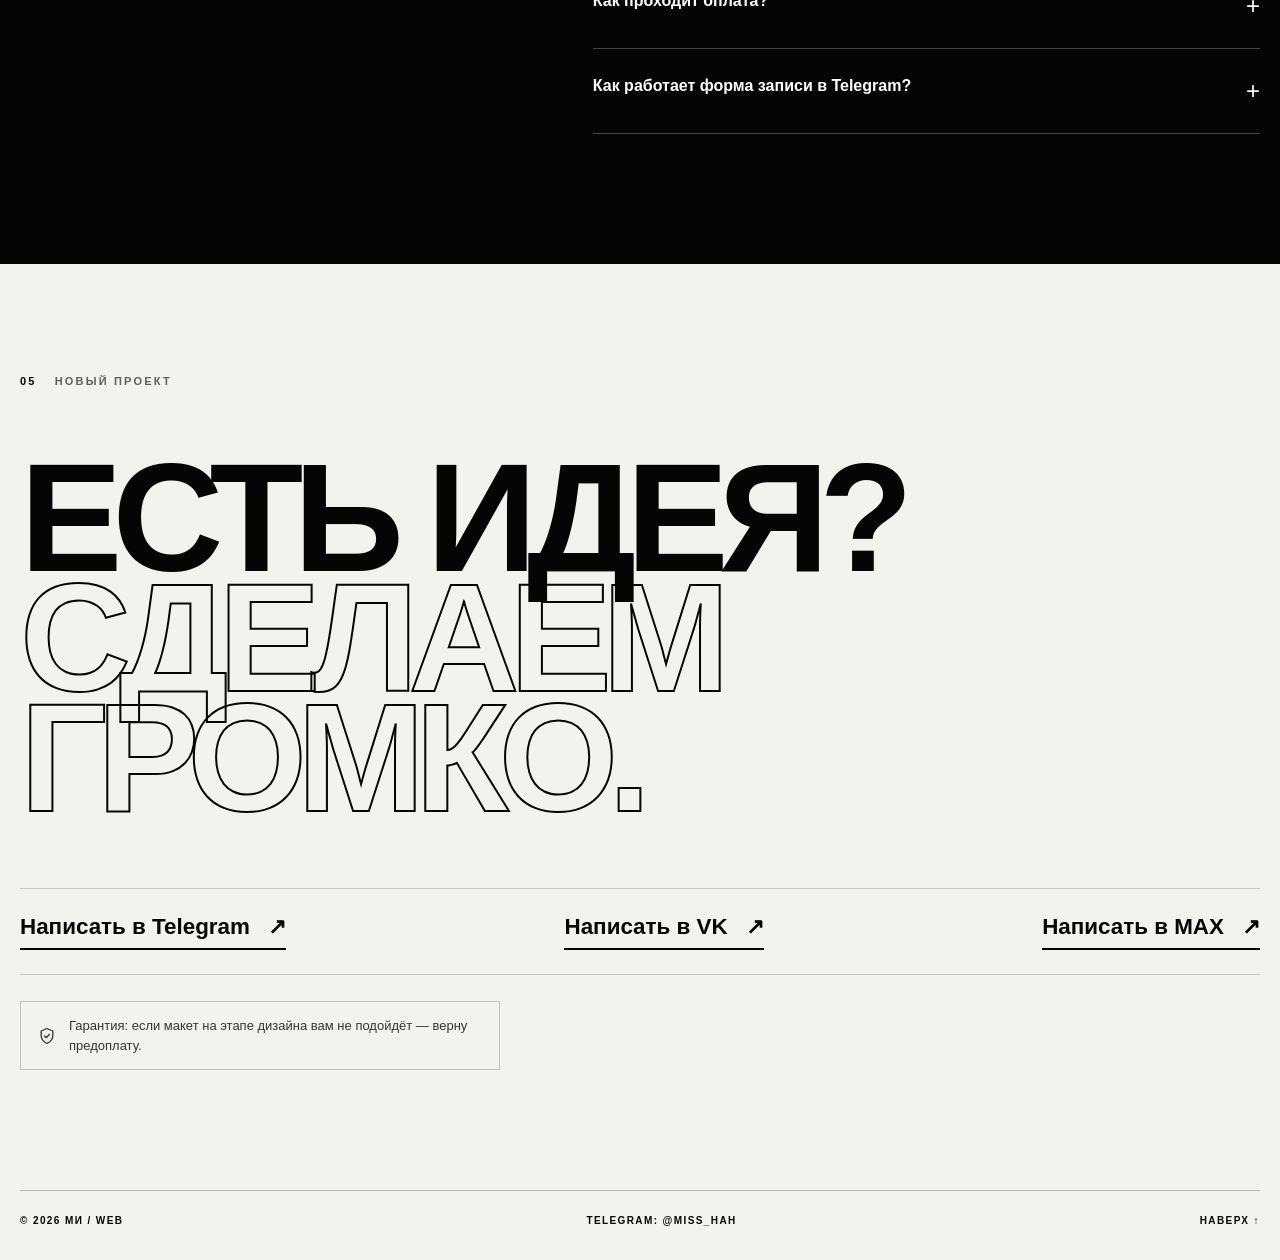
==== commit dab04673: "Add files via upload" ====
--- a/index.html
+++ b/index.html
@@ -87,10 +87,10 @@
     <div class="section-label"><span>02</span> Услуги</div>
     <div class="section-head"><h2 class="display-title">ИНСТРУМЕНТЫ<br>ДЛЯ <span class="outline-text">РОСТА</span></h2><p>Выбираем формат под вашу задачу, а не под модный шаблон.</p></div>
     <div class="services-list">
-      <div class="service-row"><span class="service-number">01</span><div class="service-name"><h3>Сайт-визитка</h3></div><div class="service-copy"><p>Небольшой сайт о вас, услуге или проекте: аккуратно, понятно и без лишней сложности.<br><span class="service-included">Входит: структура, дизайн, адаптив под телефон, базовая анимация, контакты и 2 списка правок до запуска.</span></p><button type="button" class="example-trigger" data-example="visitka">Пример работы <span aria-hidden="true">↗</span></button></div><strong>от 7 000 ₽</strong><a class="service-arrow" href="#contact" aria-label="Обсудить проект">↗</a></div>
-      <div class="service-row"><span class="service-number">02</span><div class="service-name"><h3>Лендинг</h3><small>Одностраничник</small></div><div class="service-copy"><p>Одностраничный сайт под услугу, акцию или продукт: структура, визуал и понятный путь к контакту.<br><span class="service-included">Входит: структура блоков, дизайн, адаптив, форма связи, базовая анимация и 2 списка правок до запуска.</span></p><button type="button" class="example-trigger" data-example="landing">Пример работы <span aria-hidden="true">↗</span></button></div><strong>от 15 000 ₽</strong><a class="service-arrow" href="#contact" aria-label="Обсудить проект">↗</a></div>
-      <div class="service-row"><span class="service-number">03</span><div class="service-name"><h3>Сайт-визитка + форма записи в Telegram</h3></div><div class="service-copy"><p>Сайт-визитка с формой: человек оставляет имя, телефон и услугу, а заявка сразу приходит вам в Telegram.<br><span class="service-included">Входит: сайт-визитка, адаптив, форма записи, проверка полей, уведомление в Telegram и 2 списка правок до запуска.</span></p><button type="button" class="example-trigger" data-example="visitkaForm">Пример работы <span aria-hidden="true">↗</span></button></div><strong>от 10 000 ₽</strong><a class="service-arrow" href="#contact" aria-label="Обсудить проект">↗</a></div>
-      <div class="service-row"><span class="service-number">04</span><div class="service-name"><h3>Лендинг + форма записи в Telegram</h3></div><div class="service-copy"><p>Лендинг объясняет услугу, а форма помогает быстро получить контакт клиента прямо в Telegram.<br><span class="service-included">Входит: лендинг, адаптив, форма записи, проверка полей, уведомление в Telegram и 2 списка правок до запуска.</span></p><button type="button" class="example-trigger" data-example="landingForm">Пример работы <span aria-hidden="true">↗</span></button></div><strong>от 18 000 ₽</strong><a class="service-arrow" href="#contact" aria-label="Обсудить проект">↗</a></div>
+      <div class="service-row"><span class="service-number">01</span><div class="service-name"><h3>Сайт-визитка</h3></div><div class="service-copy"><p>Небольшой сайт о вас, услуге или проекте: аккуратно, понятно и без лишней сложности.<br><span class="service-included">Входит: структура, дизайн, адаптив под телефон, базовая анимация, контакты и 2 списка правок до запуска.</span></p></div><strong>от 7 000 ₽</strong><a class="service-arrow" href="#contact" aria-label="Обсудить проект">↗</a></div>
+      <div class="service-row"><span class="service-number">02</span><div class="service-name"><h3>Лендинг</h3><small>Одностраничник</small></div><div class="service-copy"><p>Одностраничный сайт под услугу, акцию или продукт: структура, визуал и понятный путь к контакту.<br><span class="service-included">Входит: структура блоков, дизайн, адаптив, форма связи, базовая анимация и 2 списка правок до запуска.</span></p></div><strong>от 15 000 ₽</strong><a class="service-arrow" href="#contact" aria-label="Обсудить проект">↗</a></div>
+      <div class="service-row"><span class="service-number">03</span><div class="service-name"><h3>Сайт-визитка + форма записи в Telegram</h3></div><div class="service-copy"><p>Сайт-визитка с формой: человек оставляет имя, телефон и услугу, а заявка сразу приходит вам в Telegram.<br><span class="service-included">Входит: сайт-визитка, адаптив, форма записи, проверка полей, уведомление в Telegram и 2 списка правок до запуска.</span></p></div><strong>от 10 000 ₽</strong><a class="service-arrow" href="#contact" aria-label="Обсудить проект">↗</a></div>
+      <div class="service-row"><span class="service-number">04</span><div class="service-name"><h3>Лендинг + форма записи в Telegram</h3></div><div class="service-copy"><p>Лендинг объясняет услугу, а форма помогает быстро получить контакт клиента прямо в Telegram.<br><span class="service-included">Входит: лендинг, адаптив, форма записи, проверка полей, уведомление в Telegram и 2 списка правок до запуска.</span></p></div><strong>от 18 000 ₽</strong><a class="service-arrow" href="#contact" aria-label="Обсудить проект">↗</a></div>
     </div>
   </section>
 
